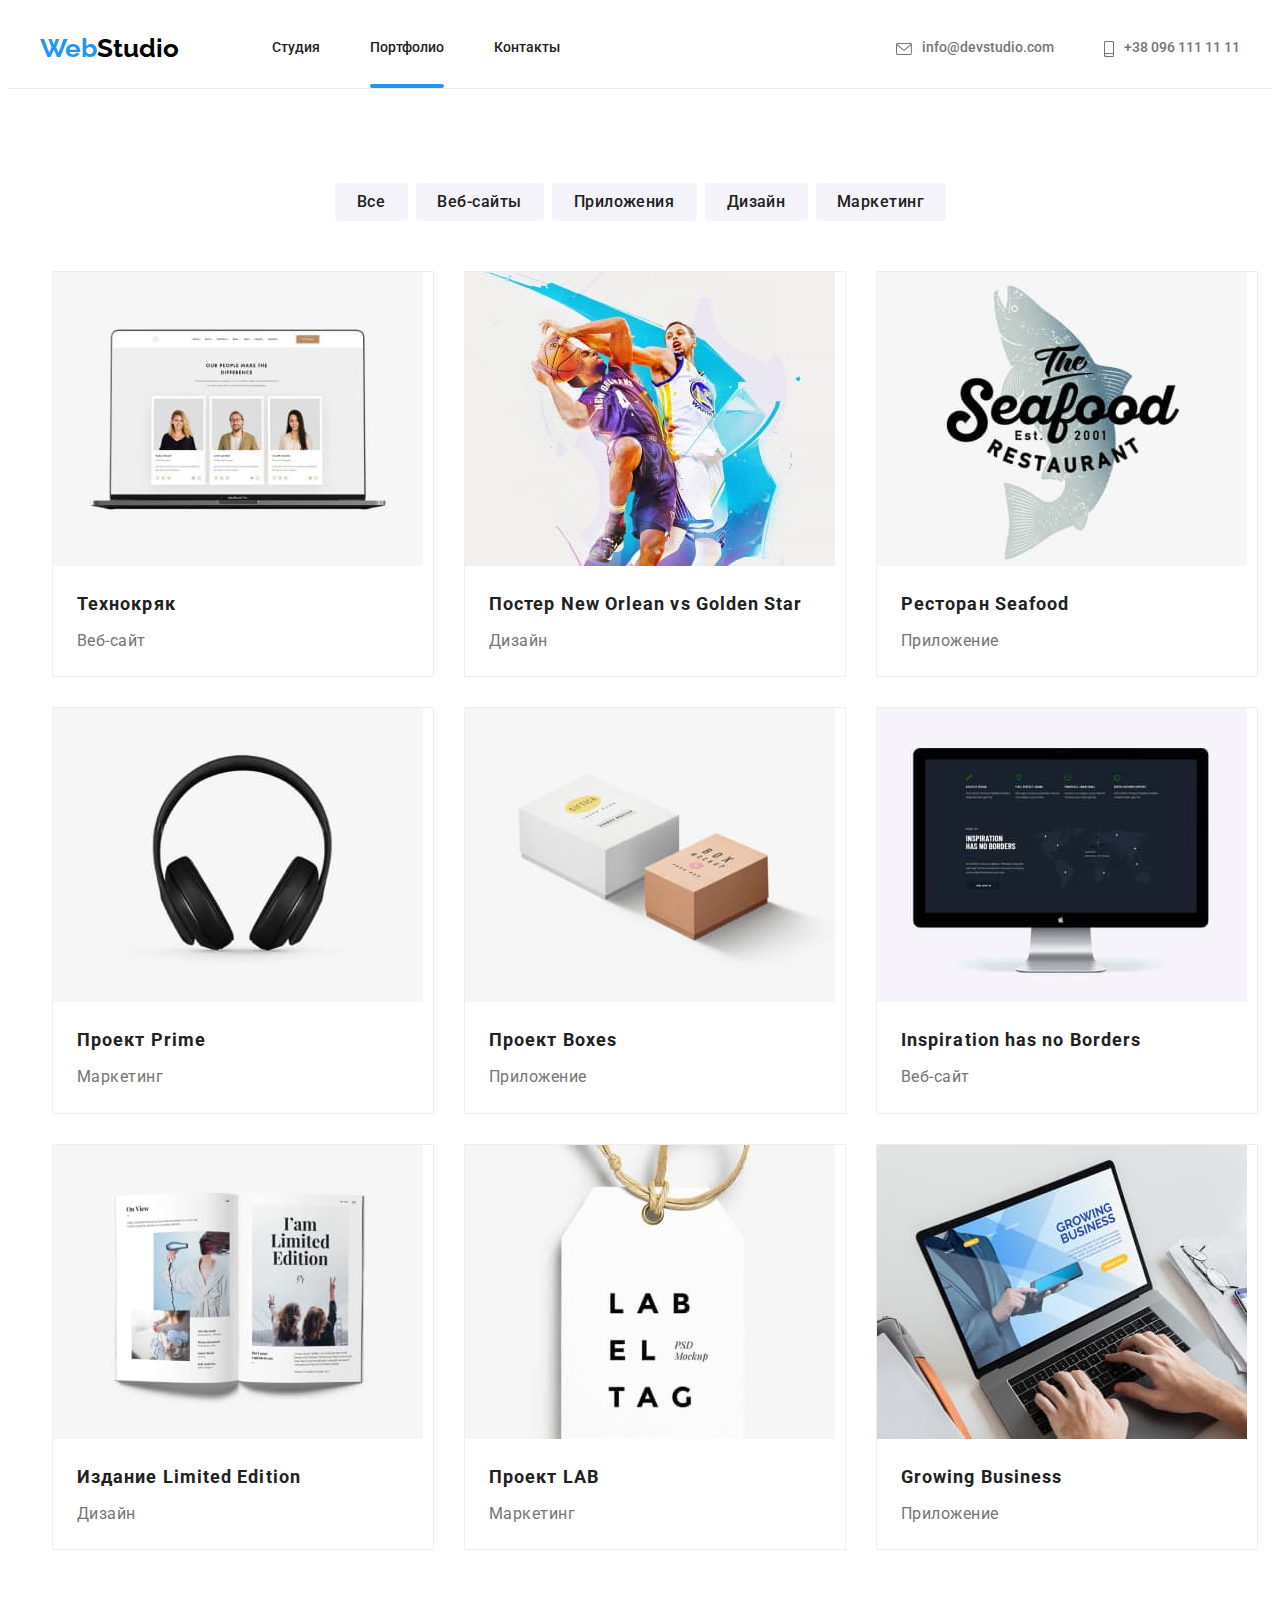
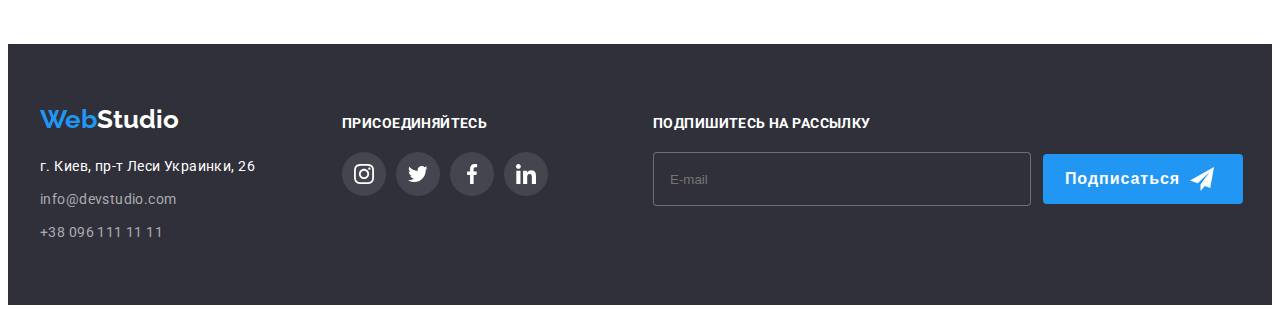
==== portfolio.html @ e2591c7a "in process" ====
<!DOCTYPE html>
<html lang="en">

<head>
    <meta charset="UTF-8">
    <meta http-equiv="X-UA-Compatible" content="IE=edge">
    <meta name="viewport" content="width=device-width, initial-scale=1.0">
    <title>WebStudio</title>
    <link rel="stylesheet" href="https://cdnjs.cloudflare.com/ajax/libs/modern-normalize/1.1.0/modern-normalize.min.css"
        integrity="sha512-wpPYUAdjBVSE4KJnH1VR1HeZfpl1ub8YT/NKx4PuQ5NmX2tKuGu6U/JRp5y+Y8XG2tV+wKQpNHVUX03MfMFn9Q=="
        crossorigin="anonymous" referrerpolicy="no-referrer" />
    <link rel="preconnect" href="https://fonts.googleapis.com">
    <link rel="preconnect" href="https://fonts.gstatic.com" crossorigin>
    <link
        href="https://fonts.googleapis.com/css2?family=Raleway:wght@700&amp;family=Roboto:wght@400;500;700;900&amp;display=swap"
        rel="stylesheet">
    <!-- <link rel="stylesheet" href="./css/styles.css"> -->
    <link rel="stylesheet" href="./css/main.min.css">
</head>

<body>
    <header class="header">
        <div class="main-nav container">
            <a href="./index.html" class="link-logo"><span class="logo">Web</span><span class="logo-b">Studio</span></a>
            <nav>
                <ul class="site-nav list">
                    <li class="item">
                        <a href="./index.html" class="link">Студия</a>
                    </li>
                    <li class="item">
                        <a href="./portfolio.html" class="link active">Портфолио</a>
                    </li>
                    <li class="item">
                        <a href="#" class="link">Контакты</a>
                    </li>
                </ul>
            </nav>
            <div class="registration">
                <ul class="auth-nav list">
                    <li class="item">
                        <a class="mail-tel" href="mailto:info@devstudio.com"><svg class="icon icon-mt" width="16"
                                height="12">
                                <use href="./images/icons.svg#massage">
                                </use>
                            </svg>info@devstudio.com</a>
                    </li>
                    <li class="item">
                        <a href="tel:+380961111111" class="mail-tel"><svg class="icon icon-mt" width="10" height="16">
                                <use href="./images/icons.svg#smartphone">
                                </use>
                            </svg>+38 096 111 11 11</a>
                    </li>
                </ul>
            </div>
        </div>
    </header>
    <main>

        <!-- Filter -->
        <section class="section main-btn-portfolio">
            <h1 class="visually-hidden">Портфолио</h1>
            <ul class="button-nav  list">
                <li class="item"><button type="button" class="button-filter btn-all">Все</button></li>
                <li class="item"><button type="button" class="button-filter btn-site">Веб-сайты</button></li>
                <li class="item"><button type="button" class="button-filter btn-application">Приложения</button></li>
                <li class="item"><button type="button" class="button-filter btn-design">Дизайн</button></li>
                <li class="item"><button type="button" class="button-filter btn-marketing">Маркетинг</button></li>
            </ul>
        </section>

        <!-- Portfolio -->
        <section class="portfolio">
            <div class="container container-portfolio">
                <h2 class="visually-hidden">Портфолио</h2>
                <ul class="main-portfolio list">
                    <li class="item ">
                        <a href="#" class="link-decor ">                       
                            <div class="img-product product">
                            <img src="./images/tehno.jpg" alt="сайт на ноутбуке" width="370">
                            <p class="overlay">
                                Технокряк это современная площадка распространения коронавируса. Компании используют эту платформу для цифрового
                                шпионажа и атак на защищённые сервера конкурентов.
                            </p>
                            </div>
                            <h3 class="link-portfolio-name">Технокряк</h3>
                            <p class="link-portfolio-item">Веб-сайт</p>
                        </a>  
                    </li>

                    <li class="item">
                        <a href="#" class="link-decor">
                            <div class="img-product product">
                            <img src="./images/norlean-vs-gstar.jpg" alt="два баскетболиста с мячем" width="370">
                            <p class="overlay">
                                Технокряк это современная площадка распространения коронавируса. Компании используют эту платформу для цифрового
                                шпионажа и атак на защищённые сервера конкурентов.
                            </p>
                            </div>
                            <h3 class="link-portfolio-name">Постер New Orlean vs Golden Star</h3>
                            <p class="link-portfolio-item">Дизайн</p>
                        </a>
                    </li>

                    <li class="item">
                        <a href="#" class="link-decor">
                            <div class="img-product product">
                            <img src="./images/seafood.jpg" alt="логотип рыбного ресторана" width="370">
                            <p class="overlay">
                                Технокряк это современная площадка распространения коронавируса. Компании используют эту платформу для цифрового
                                шпионажа и атак на защищённые сервера конкурентов.
                            </p>
                            </div>  
                            <h3 class="link-portfolio-name">Ресторан Seafood</h3>
                            <p class="link-portfolio-item">Приложение</p>
                        </a>
                    </li>

                    <li class="item">
                        <a href="#" class="link-decor ">
                            <div class="img-product product">
                            <img src="./images/prime.jpg" alt="наушники" width="370">
                            <p class="overlay">
                                Технокряк это современная площадка распространения коронавируса. Компании используют эту платформу для цифрового
                                шпионажа и атак на защищённые сервера конкурентов.
                            </p>
                            </div>
                            <h3 class="link-portfolio-name">Проект Prime</h3>
                            <p class="link-portfolio-item">Маркетинг</p>
                        </a>
                    </li>

                    <li class="item">
                        <a href="#" class="link-decor ">
                            <div class="img-product product">
                            <img src="./images/boxes.jpg" alt="две коробочки" width="370">
                            <p class="overlay">
                                Технокряк это современная площадка распространения коронавируса. Компании используют эту платформу для цифрового
                                шпионажа и атак на защищённые сервера конкурентов.
                            </p>
                            </div>    
                            <h3 class="link-portfolio-name">Проект Boxes</h3>
                            <p class="link-portfolio-item">Приложение</p>
                        </a>
                    </li>

                    <li class="item">
                        <a href="#" class="link-decor">
                            <div class="img-product product">
                            <img src="./images/inspiration.jpg" alt="cайт на мониторе" width="370">
                            <p class="overlay">
                                Технокряк это современная площадка распространения коронавируса. Компании используют эту платформу для цифрового
                                шпионажа и атак на защищённые сервера конкурентов.
                            </p>
                            </div>
                            <h3 class="link-portfolio-name">Inspiration has no Borders</h3>
                            <p class="link-portfolio-item">Веб-сайт</p>
                        </a>
                    </li>

                    <li class="item">
                        <a href="#" class="link-decor">
                            <div class="img-product product">
                            <img src="./images/limited-edition.jpg" alt="открытая книга" width="370">
                            <p class="overlay">
                                Технокряк это современная площадка распространения коронавируса. Компании используют эту платформу для цифрового
                                шпионажа и атак на защищённые сервера конкурентов.
                            </p>
                            </div>
                            <h3 class="link-portfolio-name">Издание Limited Edition</h3>
                            <p class="link-portfolio-item">Дизайн</p>
                        </a>
                    </li>

                    <li class="item">
                        <a href="#" class="link-decor ">
                            <div class="img-product product">
                            <img src="./images/lab.jpg" alt="этикетка на веревочке" width="370">
                            <p class="overlay">
                                Технокряк это современная площадка распространения коронавируса. Компании используют эту платформу для цифрового
                                шпионажа и атак на защищённые сервера конкурентов.
                            </p> 
                            </div>
                            <h3 class="link-portfolio-name">Проект LAB</h3>
                            <p class="link-portfolio-item">Маркетинг</p>
                        </a>
                    </li>

                    <li class="item">
                        <a href="#" class="link-decor ">
                            <div class="img-product product">
                            <img src="./images/growing-business.jpg" alt="человек работает за ноутбуком" width="370">
                             <p class="overlay">
                                Технокряк это современная площадка распространения коронавируса. Компании используют эту платформу для цифрового
                                шпионажа и атак на защищённые сервера конкурентов.
                            </p>
                            </div>
                            <h3 class="link-portfolio-name">Growing Business</h3>
                            <p class="link-portfolio-item">Приложение</p>
                        </a>
                    </li>
                </ul>
            </div>
        </section>
    </main>
    <!-- Footer -->
    <footer class="footer">
        <div class="container container-footer">
            <div class="container-footer-1">
                <a href="./index.html" class="link-logo link-logo-footer"><span class="logo">Web</span><span
                        class="logo-b-footer">Studio</span></a>
                <address>
                    <ul class="list">
                        <li>
                            <a href="https://goo.gl/maps/Gw6oFN7DVB9urLdV7" rel="noreferrer nofolow" class="adress">г. Киев,
                                пр-т Леси Украинки, 26</a>
                        </li>
                        <li>
                            <a href="mailto:info@devstudio.com" class="mail-tel-footer">info@devstudio.com</a>
                        </li>
                        <li>
                            <a href="tel:+380961111111" class="mail-tel-footer">+38 096 111 11 11</a>
                        </li>
                    </ul>
                </address>
            </div>
            <div class="container-footer-2">
                <h2 class="footer-list-name">присоединяйтесь</h2>
                <ul class="social-network list">
                    <li class="social-network-icon">
                        <a href="#" class="link item-icon-footer">
                            <svg class="icon-nw" width="20px" height="20px">
                                <use href="./images/icons.svg#instagram"></use>
                            </svg>
                        </a>
    
                    </li>
                    <li class="social-network-icon">
                        <a href="#" class="link item-icon-footer">
                            <svg class="icon-nw" width="20px" height="20px">
                                <use href="./images/icons.svg#twitter"></use>
                            </svg>
                        </a>
    
                    </li>
                    <li class="social-network-icon">
                        <a href="#" class="link item-icon-footer">
                            <svg class="icon-nw" width="20px" height="20px">
                                <use href="./images/icons.svg#facebook"></use>
                            </svg>
                        </a>
    
                    </li>
                    <li class="social-network-icon">
                        <a href="#" class="link item-icon-footer">
                            <svg class="icon-nw" width="20px" height="20px">
                                <use href="./images/icons.svg#linkedin"></use>
                            </svg>
                        </a>
                    </li>
                </ul>
            </div>
            <div class="container-footer-subscribe">
                <form action="#" class="subscribe">
                    <label for="footer-subscribe" class="footer-online">Подпишитесь на рассылку</label>
                    <div class="subscribe-online">
                        <input type="email" name="email" id="footer-subscribe" class="subscribe-input" placeholder="E-mail" required>
                        <button type="submit" class="button-footer"><span class="btn-subscribe">Подписаться
                                <svg class="icon-send" width="24px" height="24px">
                                    <use href="./images/icons.svg#icon-send"></use>
                                </svg>
                            </span></button>
                    </div>
                </form>
            </div>
        </div>
    </footer>
    

</body>

</html>
---- css/styles.css ----
/* :root {
  --content-text-color: #757575;
  --title-text-color: #212121;
  --accent-text-color: #2196f3;
} */

/* body {
  font-family: "Roboto", sans-serif;
  font-style: normal;
} */

/* h1,
h2,
h3,
h4,
h5,
h6,
p,
ul {
  margin: 0;
  padding: 0;
}

img {
  display: block;
}

button {
  cursor: pointer;
} */

/* .header {
  background-color: #ffffff;
  border-bottom: 1px solid #ececec;
}
.site-nav > .item {
  position: relative;
}
.active::after {
  content: "";
  position: absolute;
  bottom: 0;
  left: 0;
  display: block;
  width: 100%;
  height: 4px;
  border-radius: 8px;
  background-color: var(--accent-text-color);
}

.main-nav {
  display: flex;
  align-items: center;
  margin-top: 32px;
}
.site-nav {
  display: flex;
  align-items: center;
}
.site-nav .link {
  display: block;
  padding-top: 32px;
  padding-bottom: 32px;
  padding-left: 0px;

  text-decoration: none;
  font-style: normal;
  font-weight: 500;
  font-size: 14px;
  line-height: 1.14;
  color: var(--title-text-color);
}
.site-nav .item:not(:last-child) {
  margin-right: 50px;
}
.auth-nav {
  display: flex;
  align-items: center;
}

.registration {
  display: flex;
  margin-left: auto;
  align-items: center;
}

.icon-mt {
  margin-top: 32px;
  margin-right: 10px;
  fill: var(--content-text-color);
}

.item > .icon {
  padding: 0;
  margin-top: 0;
  margin-bottom: 30;
}
.auth-nav > .item + .item {
  margin-left: 50px;
}
.auth-nav > .mail-tel {
  display: block;
}

.container {
  width: 1200px;
  padding-right: 15px;
  padding-left: 15px;
  margin: 0 auto;
}
.list {
  list-style: none;
}
.link-logo {
  margin-right: 93px;
  text-decoration: none;
  font-family: "Raleway", sans-serif;
  font-style: normal;
  font-weight: bold;
  font-size: 26px;
  line-height: 1.19;
}
.logo {
  font-family: "Raleway", sans-serif;
  color: var(--accent-text-color);
}
.logo-b {
  font-family: "Raleway", sans-serif;
  color: black;
}
.link {
  text-decoration: none;
  font-style: normal;
  font-weight: 500;
  font-size: 14px;
  line-height: 1.14;
  color: var(--title-text-color);
  transition-property: color;
  transition-duration: 250ms;
  transition-timing-function: cubic-bezier(0.4, 0, 0.2, 1);
}
.link:hover,
.link:focus {
  color: var(--accent-text-color);
}
.mail-tel {
  text-decoration: none;
  font-style: normal;
  font-weight: 500;
  font-size: 14px;
  line-height: 1.14;
  color: var(--content-text-color);
  display: flex;
  align-items: center;
  transition-property: color;
  transition-duration: 250ms;
  transition-timing-function: cubic-bezier(0.4, 0, 0.2, 1);
}
.auth-nav .mail-tel:hover,
.auth-nav .mail-tel:focus {
  color: var(--accent-text-color);
}
.auth-nav .mail-tel:hover .icon-mt,
.auth-nav .mail-tel:focus .icon-mt {
  fill: var(--accent-text-color);
}

.section {
  padding-top: 94px;
} */

/* Hero */

/* .hero {
  font-size: 44px;
  line-height: 1.36;
  font-weight: 900;
  text-align: center;
}
.hero-bg {
  background-color: #c4c4c4;
  background-image: linear-gradient(
      rgba(47, 48, 58, 0.4),
      rgba(47, 48, 58, 0.4)
    ),
    url(../images/hero.jpg);
  padding-top: 200px;
  padding-bottom: 200px;
  max-width: 1600px;
  background-repeat: no-repeat;
  background-position: center;
  background-size: cover;
  margin-left: auto;
  margin-right: auto;
}

.hero-text {
  color: #ffffff;
}
.button {
  display: flex;
  justify-content: center;
  margin-top: 30px;
  width: 200px;
  height: 50px;
  border: 0;
  border-radius: 4px;
  margin-right: auto;
  margin-left: auto;
  padding: 10px 32px;
  background-color: var(--accent-text-color);
  cursor: pointer;
  transition-property: background-color;
  transition-duration: 250ms;
  transition-timing-function: cubic-bezier(0.4, 0, 0.2, 1);
}

.button:hover,
.button:focus {
  background-color: #1c89e2;
}

.btn-text {
  display: flex;
  font-weight: 700;
  font-family: inherit;
  font-size: 16px;
  padding: 0;
  align-self: center;
  text-align: center;
  margin: 0px;
  color: #ffffff;
} */

/* Benefits */

/* .benefits {
  display: none;
}

.icon {
  margin-bottom: 30px;
}
.container-benefits {
  display: flex;
  flex-wrap: wrap;
}
.container-benefits .item {
  max-width: 270px;
}
.container-benefits .item:not(:last-child) {
  margin-right: 30px;
}

.benefits-name {
  font-weight: 700;
  font-size: 14px;
  line-height: 1.14;
  letter-spacing: 0.03em;
  text-transform: uppercase;
  margin-bottom: 10px;
}
.benefits-item {
  font-size: 14px;
  line-height: 1.71;
  letter-spacing: 0.03em;
  color: var(--content-text-color);
} */

/* Services */

/* .container-services {
  display: flex;
}
.container-services .item:not(:last-child) {
  margin-right: 30px;
}
.container-services > .link {
  display: block;
}

.item {
  position: relative;
}
img {
  display: block;
}
.service-name {
  display: inline-block;
  position: absolute;
  bottom: 0;
  left: 0;
  width: 100%;
  height: 70px;
  color: #ffffff;
  padding: 27px 82px 27px 83px;
  font-weight: 400;
  font-size: 18px;
  line-height: 1.56;
  letter-spacing: 0.03em;
  opacity: 1;
  font-style: 700;
  font-size: 14px;
  line-height: 1.14;
  letter-spacing: 3%;
  background-color: rgba(47, 48, 58, 0.8);
  pointer-events: none;
} */

/* Command */

/* .services,
.command-name,
.clients {
  font-weight: 700;
  font-size: 36px;
  line-height: 1.16;
  text-align: center;
  letter-spacing: 0.03em;
  margin-bottom: 50px;
}
.section-services,
.section-com {
  padding-bottom: 94px;
}

.command {
  background-color: #f5f4fa;
}

.container-command > .item {
  background-color: #ffffff;
  width: 270px;
}
.container-command {
  display: flex;
}
.container-command .item:not(:last-child) {
  margin-right: 30px;
}
.container-command .item {
  box-shadow: 0px 1px 3px rgba(0, 0, 0, 0.12), 0px 1px 1px rgba(0, 0, 0, 0.14),
    0px 2px 1px rgba(0, 0, 0, 0.2);
  border-radius: 4px;
  overflow: hidden;
}
.crewman {
  font-weight: 500;
  font-size: 16px;
  line-height: 1.19;
  letter-spacing: 0.03em;
  margin-top: 30px;
  text-align: center;
}
.crewman-specification {
  font-size: 16px;
  line-height: 1.19;
  letter-spacing: 0.03em;
  color: var(--content-text-color);
  text-align: center;
  margin-top: 10px;
  margin-bottom: 30px;
}

.social-network {
  display: flex;
  justify-content: center;
}
.social-network-icon + .social-network-icon {
  margin-left: 10px;
}

.item-icon {
  display: flex;
  justify-content: center;
  align-items: center;
  background-color: #ffffff;
  border-radius: 50%;
  width: 44px;
  height: 44px;
  fill: #afb1b8;
  margin-bottom: 30px;
  transition-property: background-color;
  transition-duration: 250ms;
  transition-timing-function: cubic-bezier(0.4, 0, 0.2, 1);
}

.item-icon:hover,
.item-icon:focus {
  fill: #ffffff;
  background-color: var(--accent-text-color);
} */

/* Clients */

/* .clients-list {
  display: flex;
  align-items: center;
  margin-bottom: 94px;
}
.clients-link {
  margin-left: 30px;
}

.clients-icon {
  border: 1px solid rgba(175, 177, 184, 1);
  border-radius: 4px;
  fill: #afb1b8;
  transition-property: fill;
  transition-duration: 250ms;
  transition-timing-function: cubic-bezier(0.4, 0, 0.2, 1);
}

.clients-icon:hover,
.clients-icon:focus {
  fill: var(--accent-text-color);
  border-color: var(--accent-text-color);
} */
/* Footer */

/* .footer {
  background-color: #2f303a;
  padding-top: 60px;
  padding-bottom: 60px;
}

.logo-b-footer {
  font-family: "Raleway", sans-serif;
  color: #ffffff;
}

.link-logo-footer {
  display: block;
  margin-bottom: 20px;
}
.adress {
  font-style: normal;
  text-decoration: none;
  font-size: 14px;
  line-height: 1.71;
  letter-spacing: 0.03em;
  color: #ffffff;
}
.mail-tel-footer {
  display: block;
  font-style: normal;
  text-decoration: none;
  font-size: 14px;
  line-height: 1.71;
  letter-spacing: 0.03em;
  color: rgba(255, 255, 255, 0.6);
  margin-top: 9px;
}
.container-footer-2 {
  display: flex;
  flex-direction: column;
  flex-wrap: wrap;
  align-content: center;
  margin-left: 70px;
}
.container-footer {
  display: flex;
  align-items: baseline;
}
.footer-list-name {
  font-weight: 700;
  font-size: 14px;
  line-height: 1.14;
  letter-spacing: 0.03em;
  text-transform: uppercase;

  color: #ffffff;
  margin-bottom: 20px;
}
.item-icon-footer {
  display: flex;
  justify-content: center;
  align-items: center;
  background-color: rgba(255, 255, 255, 0.1);
  border-radius: 50%;
  width: 44px;
  height: 44px;
  fill: #ffffff;
  margin-bottom: 30px;
  transition-property: background-color;
  transition-duration: 250ms;
  transition-timing-function: cubic-bezier(0.4, 0, 0.2, 1);
}

.item-icon-footer:hover,
.item-icon-footer:focus {
  fill: #ffffff;
  background-color: #2196f3;
} */

/* .container-footer-subscribe {
  margin-left: 105px;
}
.footer-online {
  display: flex;
  font-style: normal;
  font-weight: 700;
  font-size: 14px;
  line-height: 1.14;
  letter-spacing: 0.03em;
  text-transform: uppercase;
  color: #ffffff;
  margin-bottom: 20px;
  margin-top: 0;
}
.subscribe-online {
  display: flex;
  align-items: center;
}
.subscribe-input {
  width: 358px;
  height: 50px;
  border: 1px solid rgba(255, 255, 255, 0.3);
  border-radius: 4px;
  background-color: rgba(47, 48, 58, 1);
  padding-left: 16px;
  outline: none;
  color: #ffffff;
}

.button-footer {
  display: flex;
  align-items: center;
  justify-content: center;

  width: 200px;
  height: 50px;
  border: 0;
  border-radius: 4px;
  margin-left: 12px;
  padding: 10px 29px 10px 10px;
  background-color: var(--accent-text-color);
  cursor: pointer;
  transition-property: background-color;
  transition-duration: 250ms;
  transition-timing-function: cubic-bezier(0.4, 0, 0.2, 1);
}

.button-footer:hover,
.button-footer:focus {
  background-color: #1c89e2;
}

.icon-send {
  fill: #ffffff;
  margin-left: 10px;
}
.btn-subscribe {
  font-style: normal;
  font-weight: bold;
  font-size: 16px;
  line-height: 1.87;
  display: flex;
  align-items: center;
  text-align: center;
  letter-spacing: 0.06em;
  color: #ffffff;
  margin-left: 12px;
} */

/* Portfolio */

/* .visually-hidden {
  position: absolute;
  width: 1px;
  height: 1px;
  margin: -1px;
  border: 0;
  padding: 0;

  white-space: nowrap;
  clip-path: inset(100%);
  clip: rect(0 0 0 0);
  overflow: hidden;
} */

/* .portfolio {
  padding-bottom: 94px;
}

.button-nav {
  display: flex;
  justify-content: center;
}

.item {
  transition-property: box-shadow;
  transition-duration: 250ms;
  transition-timing-function: cubic-bezier(0.4, 0, 0.2, 1);
}
.container-portfolio .item:hover,
.container-portfolio .item:focus {
  border: 1px solid #eeeeee;
  box-shadow: 0px 1px 1px rgba(0, 0, 0, 0.12), 0px 4px 4px rgba(0, 0, 0, 0.06),
    1px 4px 6px rgba(0, 0, 0, 0.16);
}
.main-btn-portfolio {
  padding-bottom: 50px;
}
.button-filter {
  font-style: normal;
  font-weight: 500;
  font-size: 16px;
  line-height: 1.62;
  text-align: center;
  letter-spacing: 0.03em;
  font-family: inherit;
  color: var(--title-text-color);
  background-color: #f5f4fa;
  cursor: pointer;
  border: transparent;
  border-radius: 4px;
  transition-property: box-shadow, color, background-color;
  transition-duration: 250ms;
  transition-timing-function: cubic-bezier(0.4, 0, 0.2, 1);
}

.button-nav .item + .item {
  margin-left: 8px;
}
.button-filter:hover,
.button-filter:focus {
  color: #ffffff;
  background-color: var(--accent-text-color);
  box-shadow: 0px 3px 1px rgba(0, 0, 0, 0.1), 0px 1px 2px rgba(0, 0, 0, 0.08),
    0px 2px 2px rgba(0, 0, 0, 0.12);
}
.btn-all {
  width: 73px;
  height: 38px;
}
.btn-site {
  width: 128px;
  height: 38px;
}
.btn-application {
  width: 145px;
  height: 38px;
}
.btn-design {
  width: 103px;
  height: 38px;
}
.btn-marketing {
  width: 130px;
  height: 38px;
}
.link-portfolio-name {
  display: block;
  margin-top: 20px;
  margin-left: 24px;
  font-style: normal;
  font-weight: 700;
  font-size: 18px;
  line-height: 2;
  letter-spacing: 0.06em;
  color: var(--title-text-color);
}
.product {
  position: relative;
  overflow: hidden;
}

.overlay {
  display: inline-block;
  position: absolute;
  top: 0;
  left: 0;
  width: 100%;
  height: 100%;
  color: #ffffff;
  background-color: rgba(33, 150, 243, 0.9);
  padding: 63px 24px 63px 24px;
  font-weight: 400;
  font-size: 18px;
  line-height: 1.56;
  letter-spacing: 0.03em;

  transform: translateY(100%);
  transition-property: color;
  transition: transform 250ms;
  transition-duration: 250ms;
  transition-timing-function: cubic-bezier(0.4, 0, 0.2, 1);
}

li:hover .overlay {
  transform: translateY(0);
}
li:focus .overlay {
  opacity: 1;
}

li:hover .img-product::before,
li:focus .img-product::before {
  opacity: 1;
}

.link-portfolio-item {
  display: block;
  margin-top: 4px;
  margin-left: 24px;
  padding-bottom: 20px;
  font-style: normal;
  font-size: 16px;
  line-height: 1.9;
  letter-spacing: 0.03em;
  color: var(--content-text-color);
}
.link-decor {
  text-decoration: none;
  display: block;
}
.main-portfolio {
  display: flex;
  flex-wrap: wrap;
  margin: 0 auto;
  justify-content: center;
  align-items: center;

  margin-right: -30px;
  margin-bottom: -30px;
}
.main-portfolio .item {
  display: block;
  margin-right: 30px;
  margin-bottom: 30px;
  flex-basis: calc(100% / 3 - 30px);
  background: #ffffff;
  border: 1px solid #eeeeee;
  width: 370px;
}
.main-portfolio > .item:nth-child(3n) {
  margin-right: 0;
} */

/* .backdrop {
  position: fixed;
  top: 0;
  width: 100vw;
  height: 100vh;

  background-color: rgba(0, 0, 0, 0.2);
  transition: opacity 250ms, visibility 250ms;
  perspective: 800px;
}

.backdrop.is-hidden .modal {
  transform: translate(-50%, -50%) rotateY(-90deg);
}

.modal {
  position: absolute;
  width: 528px;
  min-height: 581px;
  border-radius: 4px;
  background-color: #ffffff;
  box-shadow: 0px 1px 3px rgba(0, 0, 0, 0.12), 0px 1px 1px rgba(0, 0, 0, 0.14),
    0px 2px 1px rgba(0, 0, 0, 0.2);
  top: 50%;
  left: 50%;
  transform: translate(-50%, -50%) rotateY(0deg);
  transition: transform 250ms cubic-bezier(0.4, 0, 0.2, 1);
  padding: 40px;
}
.modal-close {
  width: 30px;
  height: 30px;
  border-radius: 50%;
  background-color: transparent;
  border: solid 1px rgba(0, 0, 0, 0.1);
  display: flex;
  align-items: center;
  justify-content: center;
  position: absolute;
  top: 8px;
  right: 8px;
  cursor: pointer;
}

.is-hidden {
  opacity: 0;
  pointer-events: none;
  visibility: hidden;
}

.close {
  fill: #000000;
}

.modal-title {
  font-style: normal;
  font-weight: bold;
  font-size: 20px;
  line-height: 1.15;
  text-align: center;
  letter-spacing: 0.03em;
  color: var(--title-text-color);
}

.form-online {
  display: flex;
  flex-direction: column;
}

.input-wrap {
  font-style: normal;
  font-weight: normal;
  font-size: 12px;
  line-height: 1.16;
  letter-spacing: 0.01em;
  color: var(--content-text-color);
  margin-bottom: 4px;
}

.form-input {
  border-color: rgba(33, 33, 33, 0.2);
  border-radius: 4px;
  border: solid 1px rgba(33, 33, 33, 0.2);
  height: 40px;
  margin-bottom: 10px;
  padding-left: 40px;
}

.form-input:focus {
  border-color: var(--accent-text-color);
  outline: none;
}

.form-input:focus + .icon-black {
  fill: var(--accent-text-color);
}

.comment-text {
  padding: 12px;
  font-weight: 400;
  font-size: 12px;
  line-height: 1.16;
  letter-spacing: 0.01em;
  border-color: rgba(33, 33, 33, 0.2);
  border-radius: 4px;
  height: 120px;
  width: 100%;
  resize: none;
  margin-bottom: 20px;
}

.comment-text:focus {
  border-color: var(--accent-text-color);
  outline: none;
}

.comment-text::placeholder {
  color: rgba(117, 117, 117, 0.5);
}

.check-b {
  font-style: normal;
  font-weight: 400;
  font-size: 14px;
  line-height: 1.71;
  letter-spacing: 0.03em;
  color: #757575;
  margin-left: 7px;
  display: flex;
  align-items: center;
  cursor: pointer;
}

.check-online {
  display: flex;
  align-items: center;
}

.input-name,
.input-tel,
.input-email {
  display: flex;
  flex-direction: column;
  position: relative;
}

.icon-black {
  position: absolute;
  display: block;
  transform: translateY(28px) translateX(12px);
}
.agreement {
  color: var(--accent-text-color);
}

.check-b span {
  width: 16px;
  height: 15px;
  border: solid 2px #000000;
  border-radius: 2px;
  margin-right: 7px;
  display: flex;
  align-items: center;
  justify-content: center;
}

.check-on {
  fill: transparent;
}

.input-check:checked + .check-b span {
  fill: #ffffff;
  border: none;
  background-color: var(--accent-text-color);
}

.input-check:checked + .check-b .check-on {
  fill: #ffffff;
} */
---- css/main.min.css ----
:root{--content-text-color: #757575;--title-text-color: #212121;--accent-text-color: #2196f3}body{font-family:"Roboto", sans-serif;font-style:normal}h1,h2,h3,h4,h5,h6,p,ul{margin:0;padding:0}img{display:block}button{cursor:pointer}.header{background-color:#ffffff;border-bottom:1px solid #ececec}.site-nav>.item{position:relative}.active::after{content:"";position:absolute;bottom:0;left:0;display:block;width:100%;height:4px;border-radius:8px;background-color:var(--accent-text-color)}.main-nav{display:flex;align-items:center;margin-top:32px}.site-nav{display:flex;align-items:center}.site-nav .link{display:block;padding-top:32px;padding-bottom:32px;padding-left:0px;text-decoration:none;font-style:normal;font-weight:500;font-size:14px;line-height:1.14;color:var(--title-text-color)}.site-nav .item:not(:last-child){margin-right:50px}.auth-nav{display:flex;align-items:center}.registration{display:flex;margin-left:auto;align-items:center}.icon-mt{margin-top:32px;margin-right:10px;fill:var(--content-text-color)}.item>.icon{padding:0;margin-top:0;margin-bottom:30}.auth-nav>.item+.item{margin-left:50px}.auth-nav>.mail-tel{display:block}.list{list-style:none}.link-logo{margin-right:93px;text-decoration:none;font-family:"Raleway", sans-serif;font-style:normal;font-weight:bold;font-size:26px;line-height:1.19}.logo{font-family:"Raleway", sans-serif;color:var(--accent-text-color)}.logo-b{font-family:"Raleway", sans-serif;color:black}.link{text-decoration:none;font-style:normal;font-weight:500;font-size:14px;line-height:1.14;color:var(--title-text-color);transition-property:color;transition-duration:250ms;transition-timing-function:cubic-bezier(0.4, 0, 0.2, 1)}.link:hover,.link:focus{color:var(--accent-text-color)}.mail-tel{text-decoration:none;font-style:normal;font-weight:500;font-size:14px;line-height:1.14;color:var(--content-text-color);display:flex;align-items:center;transition-property:color;transition-duration:250ms;transition-timing-function:cubic-bezier(0.4, 0, 0.2, 1)}.auth-nav .mail-tel:hover,.auth-nav .mail-tel:focus{color:var(--accent-text-color)}.auth-nav .mail-tel:hover .icon-mt,.auth-nav .mail-tel:focus .icon-mt{fill:var(--accent-text-color)}.section{padding-top:94px}.container{width:1200px;padding-right:15px;padding-left:15px;margin:0 auto}.hero{font-size:44px;line-height:1.36;font-weight:900;text-align:center}.hero-bg{background-color:#c4c4c4;background-image:linear-gradient(rgba(47,48,58,0.4), rgba(47,48,58,0.4)),url(../images/hero.jpg);padding-top:200px;padding-bottom:200px;max-width:1600px;background-repeat:no-repeat;background-position:center;background-size:cover;margin-left:auto;margin-right:auto}.hero-text{color:#ffffff}.button{display:flex;justify-content:center;margin-top:30px;width:200px;height:50px;border:0;border-radius:4px;margin-right:auto;margin-left:auto;padding:10px 32px;background-color:var(--accent-text-color);cursor:pointer;transition-property:background-color;transition-duration:250ms;transition-timing-function:cubic-bezier(0.4, 0, 0.2, 1)}.button:hover,.button:focus{background-color:#1c89e2}.btn-text{display:flex;font-weight:700;font-family:inherit;font-size:16px;padding:0;align-self:center;text-align:center;margin:0px;color:#ffffff}.benefits{display:none}.icon{margin-bottom:30px}.container-benefits{display:flex;flex-wrap:wrap}.container-benefits .item{max-width:270px}.container-benefits .item:not(:last-child){margin-right:30px}.benefits-name{font-weight:700;font-size:14px;line-height:1.14;letter-spacing:0.03em;text-transform:uppercase;margin-bottom:10px}.benefits-item{font-size:14px;line-height:1.71;letter-spacing:0.03em;color:var(--content-text-color)}.container-services{display:flex}.container-services .item:not(:last-child){margin-right:30px}.container-services>.link{display:block}.item{position:relative}img{display:block}.service-name{display:inline-block;position:absolute;bottom:0;left:0;width:100%;height:70px;color:#ffffff;padding:27px 82px 27px 83px;font-weight:400;font-size:18px;line-height:1.56;letter-spacing:0.03em;opacity:1;font-style:700;font-size:14px;line-height:1.14;letter-spacing:3%;background-color:rgba(47,48,58,0.8);pointer-events:none}.services{font-weight:700;font-size:36px;line-height:1.16;text-align:center;letter-spacing:0.03em;margin-bottom:50px}.command-name{font-weight:700;font-size:36px;line-height:1.16;text-align:center;letter-spacing:0.03em;margin-bottom:50px}.section-services,.section-com{padding-bottom:94px}.command{background-color:#f5f4fa}.container-command>.item{background-color:#ffffff;width:270px}.container-command{display:flex}.container-command .item:not(:last-child){margin-right:30px}.container-command .item{box-shadow:0px 1px 3px rgba(0,0,0,0.12),0px 1px 1px rgba(0,0,0,0.14),0px 2px 1px rgba(0,0,0,0.2);border-radius:4px;overflow:hidden}.crewman{font-weight:500;font-size:16px;line-height:1.19;letter-spacing:0.03em;margin-top:30px;text-align:center}.crewman-specification{font-size:16px;line-height:1.19;letter-spacing:0.03em;color:var(--content-text-color);text-align:center;margin-top:10px;margin-bottom:30px}.social-network{display:flex;justify-content:center}.social-network-icon+.social-network-icon{margin-left:10px}.item-icon{display:flex;justify-content:center;align-items:center;background-color:#ffffff;border-radius:50%;width:44px;height:44px;fill:#afb1b8;margin-bottom:30px;transition-property:background-color;transition-duration:250ms;transition-timing-function:cubic-bezier(0.4, 0, 0.2, 1)}.item-icon:hover,.item-icon:focus{fill:#ffffff;background-color:var(--accent-text-color)}.clients{font-weight:700;font-size:36px;line-height:1.16;text-align:center;letter-spacing:0.03em;margin-bottom:50px}.clients-list{display:flex;align-items:center;margin-bottom:94px}.clients-link{margin-left:30px}.clients-icon{border:1px solid #afb1b8;border-radius:4px;fill:#afb1b8;transition-property:fill;transition-duration:250ms;transition-timing-function:cubic-bezier(0.4, 0, 0.2, 1)}.clients-icon:hover,.clients-icon:focus{fill:var(--accent-text-color);border-color:var(--accent-text-color)}.footer{background-color:#2f303a;padding-top:60px;padding-bottom:60px}.logo-b-footer{font-family:"Raleway", sans-serif;color:#ffffff}.link-logo-footer{display:block;margin-bottom:20px}.adress{font-style:normal;text-decoration:none;font-size:14px;line-height:1.71;letter-spacing:0.03em;color:#ffffff}.mail-tel-footer{display:block;font-style:normal;text-decoration:none;font-size:14px;line-height:1.71;letter-spacing:0.03em;color:rgba(255,255,255,0.6);margin-top:9px}.container-footer-2{display:flex;flex-direction:column;flex-wrap:wrap;align-content:center;margin-left:70px}.container-footer{display:flex;align-items:baseline}.footer-list-name{font-weight:700;font-size:14px;line-height:1.14;letter-spacing:0.03em;text-transform:uppercase;color:#ffffff;margin-bottom:20px}.item-icon-footer{display:flex;justify-content:center;align-items:center;background-color:rgba(255,255,255,0.1);border-radius:50%;width:44px;height:44px;fill:#ffffff;margin-bottom:30px;transition-property:background-color;transition-duration:250ms;transition-timing-function:cubic-bezier(0.4, 0, 0.2, 1)}.item-icon-footer:hover,.item-icon-footer:focus{fill:#ffffff;background-color:#2196f3}.container-footer-subscribe{margin-left:105px}.footer-online{display:flex;font-style:normal;font-weight:700;font-size:14px;line-height:1.14;letter-spacing:0.03em;text-transform:uppercase;color:#ffffff;margin-bottom:20px;margin-top:0}.subscribe-online{display:flex;align-items:center}.subscribe-input{width:358px;height:50px;border:1px solid rgba(255,255,255,0.3);border-radius:4px;background-color:#2f303a;padding-left:16px;outline:none;color:#ffffff}.button-footer{display:flex;align-items:center;justify-content:center;width:200px;height:50px;border:0;border-radius:4px;margin-left:12px;padding:10px 29px 10px 10px;background-color:var(--accent-text-color);cursor:pointer;transition-property:background-color;transition-duration:250ms;transition-timing-function:cubic-bezier(0.4, 0, 0.2, 1)}.button-footer:hover,.button-footer:focus{background-color:#1c89e2}.icon-send{fill:#ffffff;margin-left:10px}.btn-subscribe{font-style:normal;font-weight:bold;font-size:16px;line-height:1.87;display:flex;align-items:center;text-align:center;letter-spacing:0.06em;color:#ffffff;margin-left:12px}.visually-hidden{position:absolute;width:1px;height:1px;margin:-1px;border:0;padding:0;white-space:nowrap;clip-path:inset(100%);clip:rect(0 0 0 0);overflow:hidden}.portfolio{padding-bottom:94px}.button-nav{display:flex;justify-content:center}.item{transition-property:box-shadow;transition-duration:250ms;transition-timing-function:cubic-bezier(0.4, 0, 0.2, 1)}.container-portfolio .item:hover,.container-portfolio .item:focus{border:1px solid #eeeeee;box-shadow:0px 1px 1px rgba(0,0,0,0.12),0px 4px 4px rgba(0,0,0,0.06),1px 4px 6px rgba(0,0,0,0.16)}.main-btn-portfolio{padding-bottom:50px}.button-filter{font-style:normal;font-weight:500;font-size:16px;line-height:1.62;text-align:center;letter-spacing:0.03em;font-family:inherit;color:var(--title-text-color);background-color:#f5f4fa;cursor:pointer;border:transparent;border-radius:4px;transition-property:box-shadow, color, background-color;transition-duration:250ms;transition-timing-function:cubic-bezier(0.4, 0, 0.2, 1)}.button-nav .item+.item{margin-left:8px}.button-filter:hover,.button-filter:focus{color:#ffffff;background-color:var(--accent-text-color);box-shadow:0px 3px 1px rgba(0,0,0,0.1),0px 1px 2px rgba(0,0,0,0.08),0px 2px 2px rgba(0,0,0,0.12)}.btn-all{width:73px;height:38px}.btn-site{width:128px;height:38px}.btn-application{width:145px;height:38px}.btn-design{width:103px;height:38px}.btn-marketing{width:130px;height:38px}.link-portfolio-name{display:block;margin-top:20px;margin-left:24px;font-style:normal;font-weight:700;font-size:18px;line-height:2;letter-spacing:0.06em;color:var(--title-text-color)}.product{position:relative;overflow:hidden}.overlay{display:inline-block;position:absolute;top:0;left:0;width:100%;height:100%;color:#ffffff;background-color:rgba(33,150,243,0.9);padding:63px 24px 63px 24px;font-weight:400;font-size:18px;line-height:1.56;letter-spacing:0.03em;transform:translateY(101%);transition-property:color;transition:transform 250ms;transition-duration:250ms;transition-timing-function:cubic-bezier(0.4, 0, 0.2, 1)}li:hover .overlay{transform:translateY(0)}li:focus .overlay{opacity:1}li:hover .img-product::before,li:focus .img-product::before{opacity:1}.link-portfolio-item{display:block;margin-top:4px;margin-left:24px;padding-bottom:20px;font-style:normal;font-size:16px;line-height:1.9;letter-spacing:0.03em;color:var(--content-text-color)}.link-decor{text-decoration:none;display:block}.main-portfolio{display:flex;flex-wrap:wrap;margin:0 auto;justify-content:center;align-items:center;margin-right:-30px;margin-bottom:-30px}.main-portfolio .item{display:block;margin-right:30px;margin-bottom:30px;flex-basis:calc(100% / 3 - 30px);background:#ffffff;border:1px solid #eeeeee;width:370px}.main-portfolio>.item:nth-child(3n){margin-right:0}.backdrop{position:fixed;top:0;width:100vw;height:100vh;background-color:rgba(0,0,0,0.2);transition:opacity 250ms, visibility 250ms;perspective:800px}.backdrop.is-hidden .modal{transform:translate(-50%, -50%) rotateY(-90deg)}.modal{position:absolute;width:528px;min-height:581px;border-radius:4px;background-color:#ffffff;box-shadow:0px 1px 3px rgba(0,0,0,0.12),0px 1px 1px rgba(0,0,0,0.14),0px 2px 1px rgba(0,0,0,0.2);top:50%;left:50%;transform:translate(-50%, -50%) rotateY(0deg);transition:transform 250ms cubic-bezier(0.4, 0, 0.2, 1);padding:40px}.modal-close{width:30px;height:30px;border-radius:50%;background-color:transparent;border:solid 1px rgba(0,0,0,0.1);display:flex;align-items:center;justify-content:center;position:absolute;top:8px;right:8px;cursor:pointer}.is-hidden{opacity:0;pointer-events:none;visibility:hidden}.close{fill:#000000}.modal-title{font-style:normal;font-weight:bold;font-size:20px;line-height:1.15;text-align:center;letter-spacing:0.03em;color:var(--title-text-color)}.form-online{display:flex;flex-direction:column}.input-wrap{font-style:normal;font-weight:normal;font-size:12px;line-height:1.16;letter-spacing:0.01em;color:var(--content-text-color);margin-bottom:4px}.form-input{border-color:rgba(33,33,33,0.2);border-radius:4px;border:solid 1px rgba(33,33,33,0.2);height:40px;margin-bottom:10px;padding-left:40px}.form-input:focus{border-color:var(--accent-text-color);outline:none}.form-input:focus+.icon-black{fill:var(--accent-text-color)}.comment-text{padding:12px;font-weight:400;font-size:12px;line-height:1.16;letter-spacing:0.01em;border-color:rgba(33,33,33,0.2);border-radius:4px;height:120px;width:100%;resize:none;margin-bottom:20px}.comment-text:focus{border-color:var(--accent-text-color);outline:none}.comment-text::placeholder{color:rgba(117,117,117,0.5)}.check-b{font-style:normal;font-weight:400;font-size:14px;line-height:1.71;letter-spacing:0.03em;color:#757575;margin-left:7px;display:flex;align-items:center;cursor:pointer}.check-online{display:flex;align-items:center}.input-name,.input-tel,.input-email{display:flex;flex-direction:column;position:relative}.icon-black{position:absolute;display:block;transform:translateY(28px) translateX(12px)}.agreement{color:var(--accent-text-color)}.check-b span{width:16px;height:15px;border:solid 2px #000000;border-radius:2px;margin-right:7px;display:flex;align-items:center;justify-content:center}.check-on{fill:transparent}.input-check:checked+.check-b span{fill:#ffffff;border:none;background-color:var(--accent-text-color)}.input-check:checked+.check-b .check-on{fill:#ffffff}
/*# sourceMappingURL=main.min.css.map */
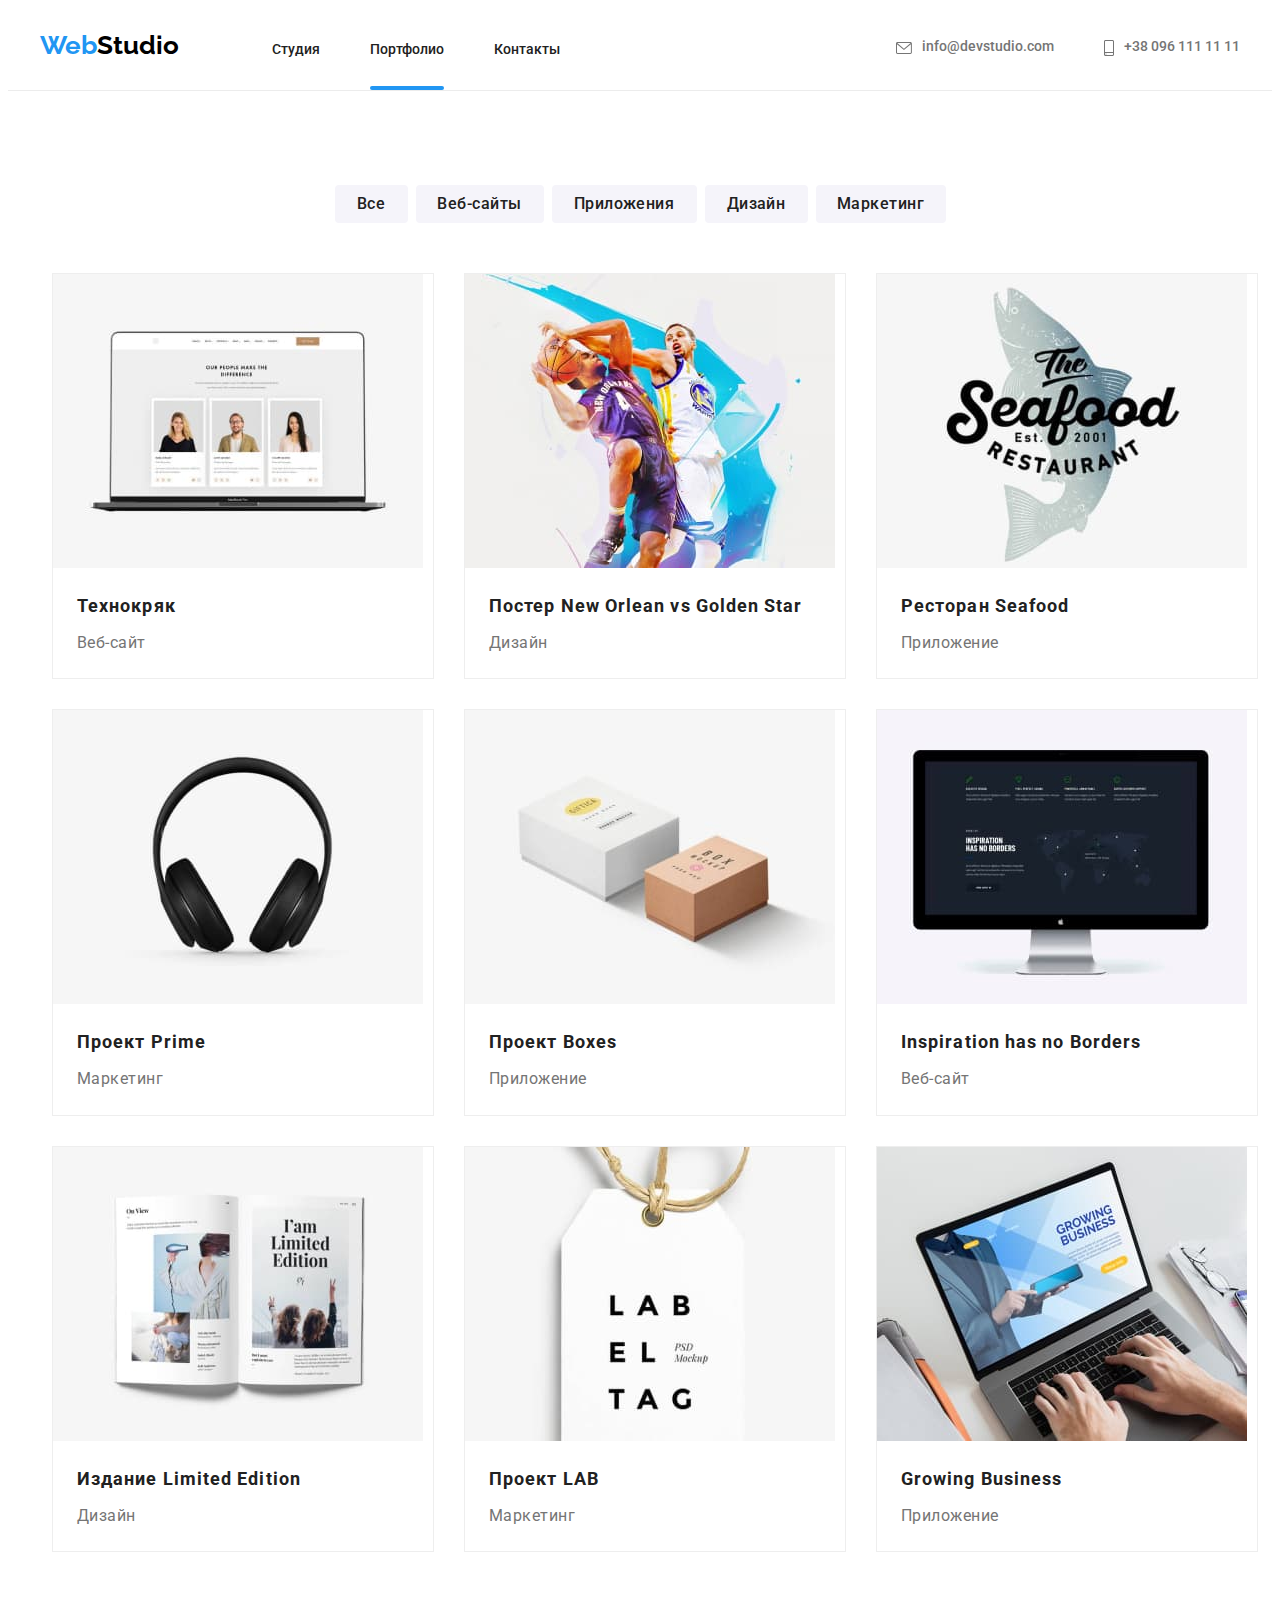
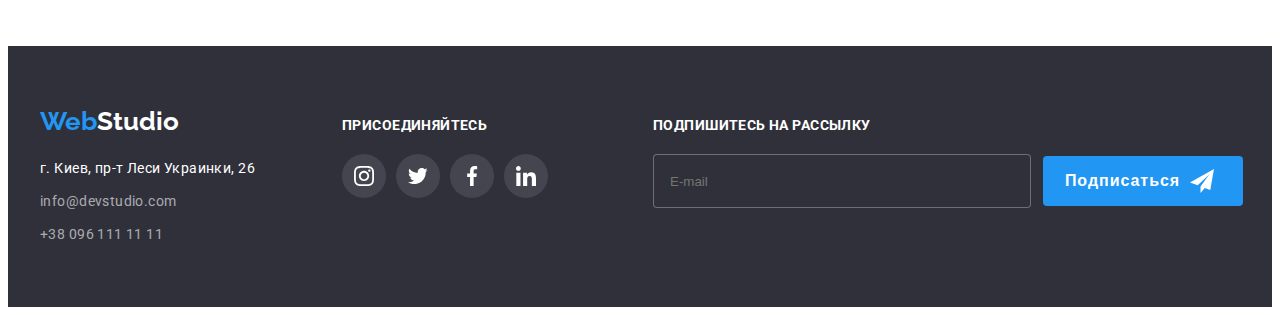
==== commit 27581980: "in process, without portfolio and &" ====
--- a/portfolio.html
+++ b/portfolio.html
@@ -24,28 +24,27 @@
             <a href="./index.html" class="link-logo"><span class="logo">Web</span><span class="logo-b">Studio</span></a>
             <nav>
                 <ul class="site-nav list">
-                    <li class="item">
+                    <li class="site-nav__item">
                         <a href="./index.html" class="link">Студия</a>
                     </li>
-                    <li class="item">
-                        <a href="./portfolio.html" class="link active">Портфолио</a>
-                    </li>
-                    <li class="item">
+                    <li class="site-nav__item">
+                        <a href="./portfolio.html" class="link site-nav__item--active">Портфолио</a>
+                    </li>
+                    <li class="site-nav__item">
                         <a href="#" class="link">Контакты</a>
                     </li>
                 </ul>
             </nav>
             <div class="registration">
                 <ul class="auth-nav list">
-                    <li class="item">
-                        <a class="mail-tel" href="mailto:info@devstudio.com"><svg class="icon icon-mt" width="16"
-                                height="12">
+                    <li class="auth-nav__item">
+                        <a class="auth-nav__link" href="mailto:info@devstudio.com"><svg class="icon icon-mt" width="16" height="12">
                                 <use href="./images/icons.svg#massage">
                                 </use>
                             </svg>info@devstudio.com</a>
                     </li>
-                    <li class="item">
-                        <a href="tel:+380961111111" class="mail-tel"><svg class="icon icon-mt" width="10" height="16">
+                    <li class="auth-nav__item">
+                        <a href="tel:+380961111111" class="auth-nav__link"><svg class="icon icon-mt" width="10" height="16">
                                 <use href="./images/icons.svg#smartphone">
                                 </use>
                             </svg>+38 096 111 11 11</a>
@@ -205,54 +204,55 @@
     <!-- Footer -->
     <footer class="footer">
         <div class="container container-footer">
-            <div class="container-footer-1">
+            <div class="footer-contacts">
                 <a href="./index.html" class="link-logo link-logo-footer"><span class="logo">Web</span><span
                         class="logo-b-footer">Studio</span></a>
                 <address>
-                    <ul class="list">
+                    <ul class="list footer-contacts__list">
                         <li>
-                            <a href="https://goo.gl/maps/Gw6oFN7DVB9urLdV7" rel="noreferrer nofolow" class="adress">г. Киев,
+                            <a href="https://goo.gl/maps/Gw6oFN7DVB9urLdV7" rel="noreferrer nofolow"
+                                class="footer-contacts__adress">г. Киев,
                                 пр-т Леси Украинки, 26</a>
                         </li>
                         <li>
-                            <a href="mailto:info@devstudio.com" class="mail-tel-footer">info@devstudio.com</a>
+                            <a href="mailto:info@devstudio.com" class="footer-contacts__mail-tel">info@devstudio.com</a>
                         </li>
                         <li>
-                            <a href="tel:+380961111111" class="mail-tel-footer">+38 096 111 11 11</a>
+                            <a href="tel:+380961111111" class="footer-contacts__mail-tel">+38 096 111 11 11</a>
                         </li>
                     </ul>
                 </address>
             </div>
-            <div class="container-footer-2">
-                <h2 class="footer-list-name">присоединяйтесь</h2>
+            <div class="footer-media">
+                <h2 class="footer-media__title">присоединяйтесь</h2>
                 <ul class="social-network list">
-                    <li class="social-network-icon">
-                        <a href="#" class="link item-icon-footer">
-                            <svg class="icon-nw" width="20px" height="20px">
+                    <li class="social-network__item">
+                        <a href="#" class="link social-network__link--gray">
+                            <svg class="social-network__icon" width="20px" height="20px">
                                 <use href="./images/icons.svg#instagram"></use>
                             </svg>
                         </a>
     
                     </li>
-                    <li class="social-network-icon">
-                        <a href="#" class="link item-icon-footer">
-                            <svg class="icon-nw" width="20px" height="20px">
+                    <li class="social-network__item">
+                        <a href="#" class="link social-network__link--gray">
+                            <svg class="social-network__icon" width="20px" height="20px">
                                 <use href="./images/icons.svg#twitter"></use>
                             </svg>
                         </a>
     
                     </li>
-                    <li class="social-network-icon">
-                        <a href="#" class="link item-icon-footer">
-                            <svg class="icon-nw" width="20px" height="20px">
+                    <li class="social-network__item">
+                        <a href="#" class="link social-network__link--gray">
+                            <svg class="social-network__icon" width="20px" height="20px">
                                 <use href="./images/icons.svg#facebook"></use>
                             </svg>
                         </a>
     
                     </li>
-                    <li class="social-network-icon">
-                        <a href="#" class="link item-icon-footer">
-                            <svg class="icon-nw" width="20px" height="20px">
+                    <li class="social-network__item">
+                        <a href="#" class="link social-network__link--gray">
+                            <svg class="social-network__icon" width="20px" height="20px">
                                 <use href="./images/icons.svg#linkedin"></use>
                             </svg>
                         </a>
@@ -260,12 +260,14 @@
                 </ul>
             </div>
             <div class="container-footer-subscribe">
-                <form action="#" class="subscribe">
-                    <label for="footer-subscribe" class="footer-online">Подпишитесь на рассылку</label>
+                <form action="#" class="footer-subscribe">
+                    <label for="footer-subscribe" class="footer-subscribe__label">Подпишитесь на рассылку</label>
                     <div class="subscribe-online">
-                        <input type="email" name="email" id="footer-subscribe" class="subscribe-input" placeholder="E-mail" required>
-                        <button type="submit" class="button-footer"><span class="btn-subscribe">Подписаться
-                                <svg class="icon-send" width="24px" height="24px">
+                        <input type="email" name="email-subscribe" id="footer-subscribe" class="footer-subscribe__input"
+                            placeholder="E-mail" required>
+                        <button type="submit" class="footer-subscribe__button"><span
+                                class="footer-subscribe__button--span">Подписаться
+                                <svg class="footer-subscribe__icon" width="24px" height="24px">
                                     <use href="./images/icons.svg#icon-send"></use>
                                 </svg>
                             </span></button>
--- a/css/main.min.css
+++ b/css/main.min.css
@@ -1,2 +1,2 @@
-:root{--content-text-color: #757575;--title-text-color: #212121;--accent-text-color: #2196f3}body{font-family:"Roboto", sans-serif;font-style:normal}h1,h2,h3,h4,h5,h6,p,ul{margin:0;padding:0}img{display:block}button{cursor:pointer}.header{background-color:#ffffff;border-bottom:1px solid #ececec}.site-nav>.item{position:relative}.active::after{content:"";position:absolute;bottom:0;left:0;display:block;width:100%;height:4px;border-radius:8px;background-color:var(--accent-text-color)}.main-nav{display:flex;align-items:center;margin-top:32px}.site-nav{display:flex;align-items:center}.site-nav .link{display:block;padding-top:32px;padding-bottom:32px;padding-left:0px;text-decoration:none;font-style:normal;font-weight:500;font-size:14px;line-height:1.14;color:var(--title-text-color)}.site-nav .item:not(:last-child){margin-right:50px}.auth-nav{display:flex;align-items:center}.registration{display:flex;margin-left:auto;align-items:center}.icon-mt{margin-top:32px;margin-right:10px;fill:var(--content-text-color)}.item>.icon{padding:0;margin-top:0;margin-bottom:30}.auth-nav>.item+.item{margin-left:50px}.auth-nav>.mail-tel{display:block}.list{list-style:none}.link-logo{margin-right:93px;text-decoration:none;font-family:"Raleway", sans-serif;font-style:normal;font-weight:bold;font-size:26px;line-height:1.19}.logo{font-family:"Raleway", sans-serif;color:var(--accent-text-color)}.logo-b{font-family:"Raleway", sans-serif;color:black}.link{text-decoration:none;font-style:normal;font-weight:500;font-size:14px;line-height:1.14;color:var(--title-text-color);transition-property:color;transition-duration:250ms;transition-timing-function:cubic-bezier(0.4, 0, 0.2, 1)}.link:hover,.link:focus{color:var(--accent-text-color)}.mail-tel{text-decoration:none;font-style:normal;font-weight:500;font-size:14px;line-height:1.14;color:var(--content-text-color);display:flex;align-items:center;transition-property:color;transition-duration:250ms;transition-timing-function:cubic-bezier(0.4, 0, 0.2, 1)}.auth-nav .mail-tel:hover,.auth-nav .mail-tel:focus{color:var(--accent-text-color)}.auth-nav .mail-tel:hover .icon-mt,.auth-nav .mail-tel:focus .icon-mt{fill:var(--accent-text-color)}.section{padding-top:94px}.container{width:1200px;padding-right:15px;padding-left:15px;margin:0 auto}.hero{font-size:44px;line-height:1.36;font-weight:900;text-align:center}.hero-bg{background-color:#c4c4c4;background-image:linear-gradient(rgba(47,48,58,0.4), rgba(47,48,58,0.4)),url(../images/hero.jpg);padding-top:200px;padding-bottom:200px;max-width:1600px;background-repeat:no-repeat;background-position:center;background-size:cover;margin-left:auto;margin-right:auto}.hero-text{color:#ffffff}.button{display:flex;justify-content:center;margin-top:30px;width:200px;height:50px;border:0;border-radius:4px;margin-right:auto;margin-left:auto;padding:10px 32px;background-color:var(--accent-text-color);cursor:pointer;transition-property:background-color;transition-duration:250ms;transition-timing-function:cubic-bezier(0.4, 0, 0.2, 1)}.button:hover,.button:focus{background-color:#1c89e2}.btn-text{display:flex;font-weight:700;font-family:inherit;font-size:16px;padding:0;align-self:center;text-align:center;margin:0px;color:#ffffff}.benefits{display:none}.icon{margin-bottom:30px}.container-benefits{display:flex;flex-wrap:wrap}.container-benefits .item{max-width:270px}.container-benefits .item:not(:last-child){margin-right:30px}.benefits-name{font-weight:700;font-size:14px;line-height:1.14;letter-spacing:0.03em;text-transform:uppercase;margin-bottom:10px}.benefits-item{font-size:14px;line-height:1.71;letter-spacing:0.03em;color:var(--content-text-color)}.container-services{display:flex}.container-services .item:not(:last-child){margin-right:30px}.container-services>.link{display:block}.item{position:relative}img{display:block}.service-name{display:inline-block;position:absolute;bottom:0;left:0;width:100%;height:70px;color:#ffffff;padding:27px 82px 27px 83px;font-weight:400;font-size:18px;line-height:1.56;letter-spacing:0.03em;opacity:1;font-style:700;font-size:14px;line-height:1.14;letter-spacing:3%;background-color:rgba(47,48,58,0.8);pointer-events:none}.services{font-weight:700;font-size:36px;line-height:1.16;text-align:center;letter-spacing:0.03em;margin-bottom:50px}.command-name{font-weight:700;font-size:36px;line-height:1.16;text-align:center;letter-spacing:0.03em;margin-bottom:50px}.section-services,.section-com{padding-bottom:94px}.command{background-color:#f5f4fa}.container-command>.item{background-color:#ffffff;width:270px}.container-command{display:flex}.container-command .item:not(:last-child){margin-right:30px}.container-command .item{box-shadow:0px 1px 3px rgba(0,0,0,0.12),0px 1px 1px rgba(0,0,0,0.14),0px 2px 1px rgba(0,0,0,0.2);border-radius:4px;overflow:hidden}.crewman{font-weight:500;font-size:16px;line-height:1.19;letter-spacing:0.03em;margin-top:30px;text-align:center}.crewman-specification{font-size:16px;line-height:1.19;letter-spacing:0.03em;color:var(--content-text-color);text-align:center;margin-top:10px;margin-bottom:30px}.social-network{display:flex;justify-content:center}.social-network-icon+.social-network-icon{margin-left:10px}.item-icon{display:flex;justify-content:center;align-items:center;background-color:#ffffff;border-radius:50%;width:44px;height:44px;fill:#afb1b8;margin-bottom:30px;transition-property:background-color;transition-duration:250ms;transition-timing-function:cubic-bezier(0.4, 0, 0.2, 1)}.item-icon:hover,.item-icon:focus{fill:#ffffff;background-color:var(--accent-text-color)}.clients{font-weight:700;font-size:36px;line-height:1.16;text-align:center;letter-spacing:0.03em;margin-bottom:50px}.clients-list{display:flex;align-items:center;margin-bottom:94px}.clients-link{margin-left:30px}.clients-icon{border:1px solid #afb1b8;border-radius:4px;fill:#afb1b8;transition-property:fill;transition-duration:250ms;transition-timing-function:cubic-bezier(0.4, 0, 0.2, 1)}.clients-icon:hover,.clients-icon:focus{fill:var(--accent-text-color);border-color:var(--accent-text-color)}.footer{background-color:#2f303a;padding-top:60px;padding-bottom:60px}.logo-b-footer{font-family:"Raleway", sans-serif;color:#ffffff}.link-logo-footer{display:block;margin-bottom:20px}.adress{font-style:normal;text-decoration:none;font-size:14px;line-height:1.71;letter-spacing:0.03em;color:#ffffff}.mail-tel-footer{display:block;font-style:normal;text-decoration:none;font-size:14px;line-height:1.71;letter-spacing:0.03em;color:rgba(255,255,255,0.6);margin-top:9px}.container-footer-2{display:flex;flex-direction:column;flex-wrap:wrap;align-content:center;margin-left:70px}.container-footer{display:flex;align-items:baseline}.footer-list-name{font-weight:700;font-size:14px;line-height:1.14;letter-spacing:0.03em;text-transform:uppercase;color:#ffffff;margin-bottom:20px}.item-icon-footer{display:flex;justify-content:center;align-items:center;background-color:rgba(255,255,255,0.1);border-radius:50%;width:44px;height:44px;fill:#ffffff;margin-bottom:30px;transition-property:background-color;transition-duration:250ms;transition-timing-function:cubic-bezier(0.4, 0, 0.2, 1)}.item-icon-footer:hover,.item-icon-footer:focus{fill:#ffffff;background-color:#2196f3}.container-footer-subscribe{margin-left:105px}.footer-online{display:flex;font-style:normal;font-weight:700;font-size:14px;line-height:1.14;letter-spacing:0.03em;text-transform:uppercase;color:#ffffff;margin-bottom:20px;margin-top:0}.subscribe-online{display:flex;align-items:center}.subscribe-input{width:358px;height:50px;border:1px solid rgba(255,255,255,0.3);border-radius:4px;background-color:#2f303a;padding-left:16px;outline:none;color:#ffffff}.button-footer{display:flex;align-items:center;justify-content:center;width:200px;height:50px;border:0;border-radius:4px;margin-left:12px;padding:10px 29px 10px 10px;background-color:var(--accent-text-color);cursor:pointer;transition-property:background-color;transition-duration:250ms;transition-timing-function:cubic-bezier(0.4, 0, 0.2, 1)}.button-footer:hover,.button-footer:focus{background-color:#1c89e2}.icon-send{fill:#ffffff;margin-left:10px}.btn-subscribe{font-style:normal;font-weight:bold;font-size:16px;line-height:1.87;display:flex;align-items:center;text-align:center;letter-spacing:0.06em;color:#ffffff;margin-left:12px}.visually-hidden{position:absolute;width:1px;height:1px;margin:-1px;border:0;padding:0;white-space:nowrap;clip-path:inset(100%);clip:rect(0 0 0 0);overflow:hidden}.portfolio{padding-bottom:94px}.button-nav{display:flex;justify-content:center}.item{transition-property:box-shadow;transition-duration:250ms;transition-timing-function:cubic-bezier(0.4, 0, 0.2, 1)}.container-portfolio .item:hover,.container-portfolio .item:focus{border:1px solid #eeeeee;box-shadow:0px 1px 1px rgba(0,0,0,0.12),0px 4px 4px rgba(0,0,0,0.06),1px 4px 6px rgba(0,0,0,0.16)}.main-btn-portfolio{padding-bottom:50px}.button-filter{font-style:normal;font-weight:500;font-size:16px;line-height:1.62;text-align:center;letter-spacing:0.03em;font-family:inherit;color:var(--title-text-color);background-color:#f5f4fa;cursor:pointer;border:transparent;border-radius:4px;transition-property:box-shadow, color, background-color;transition-duration:250ms;transition-timing-function:cubic-bezier(0.4, 0, 0.2, 1)}.button-nav .item+.item{margin-left:8px}.button-filter:hover,.button-filter:focus{color:#ffffff;background-color:var(--accent-text-color);box-shadow:0px 3px 1px rgba(0,0,0,0.1),0px 1px 2px rgba(0,0,0,0.08),0px 2px 2px rgba(0,0,0,0.12)}.btn-all{width:73px;height:38px}.btn-site{width:128px;height:38px}.btn-application{width:145px;height:38px}.btn-design{width:103px;height:38px}.btn-marketing{width:130px;height:38px}.link-portfolio-name{display:block;margin-top:20px;margin-left:24px;font-style:normal;font-weight:700;font-size:18px;line-height:2;letter-spacing:0.06em;color:var(--title-text-color)}.product{position:relative;overflow:hidden}.overlay{display:inline-block;position:absolute;top:0;left:0;width:100%;height:100%;color:#ffffff;background-color:rgba(33,150,243,0.9);padding:63px 24px 63px 24px;font-weight:400;font-size:18px;line-height:1.56;letter-spacing:0.03em;transform:translateY(101%);transition-property:color;transition:transform 250ms;transition-duration:250ms;transition-timing-function:cubic-bezier(0.4, 0, 0.2, 1)}li:hover .overlay{transform:translateY(0)}li:focus .overlay{opacity:1}li:hover .img-product::before,li:focus .img-product::before{opacity:1}.link-portfolio-item{display:block;margin-top:4px;margin-left:24px;padding-bottom:20px;font-style:normal;font-size:16px;line-height:1.9;letter-spacing:0.03em;color:var(--content-text-color)}.link-decor{text-decoration:none;display:block}.main-portfolio{display:flex;flex-wrap:wrap;margin:0 auto;justify-content:center;align-items:center;margin-right:-30px;margin-bottom:-30px}.main-portfolio .item{display:block;margin-right:30px;margin-bottom:30px;flex-basis:calc(100% / 3 - 30px);background:#ffffff;border:1px solid #eeeeee;width:370px}.main-portfolio>.item:nth-child(3n){margin-right:0}.backdrop{position:fixed;top:0;width:100vw;height:100vh;background-color:rgba(0,0,0,0.2);transition:opacity 250ms, visibility 250ms;perspective:800px}.backdrop.is-hidden .modal{transform:translate(-50%, -50%) rotateY(-90deg)}.modal{position:absolute;width:528px;min-height:581px;border-radius:4px;background-color:#ffffff;box-shadow:0px 1px 3px rgba(0,0,0,0.12),0px 1px 1px rgba(0,0,0,0.14),0px 2px 1px rgba(0,0,0,0.2);top:50%;left:50%;transform:translate(-50%, -50%) rotateY(0deg);transition:transform 250ms cubic-bezier(0.4, 0, 0.2, 1);padding:40px}.modal-close{width:30px;height:30px;border-radius:50%;background-color:transparent;border:solid 1px rgba(0,0,0,0.1);display:flex;align-items:center;justify-content:center;position:absolute;top:8px;right:8px;cursor:pointer}.is-hidden{opacity:0;pointer-events:none;visibility:hidden}.close{fill:#000000}.modal-title{font-style:normal;font-weight:bold;font-size:20px;line-height:1.15;text-align:center;letter-spacing:0.03em;color:var(--title-text-color)}.form-online{display:flex;flex-direction:column}.input-wrap{font-style:normal;font-weight:normal;font-size:12px;line-height:1.16;letter-spacing:0.01em;color:var(--content-text-color);margin-bottom:4px}.form-input{border-color:rgba(33,33,33,0.2);border-radius:4px;border:solid 1px rgba(33,33,33,0.2);height:40px;margin-bottom:10px;padding-left:40px}.form-input:focus{border-color:var(--accent-text-color);outline:none}.form-input:focus+.icon-black{fill:var(--accent-text-color)}.comment-text{padding:12px;font-weight:400;font-size:12px;line-height:1.16;letter-spacing:0.01em;border-color:rgba(33,33,33,0.2);border-radius:4px;height:120px;width:100%;resize:none;margin-bottom:20px}.comment-text:focus{border-color:var(--accent-text-color);outline:none}.comment-text::placeholder{color:rgba(117,117,117,0.5)}.check-b{font-style:normal;font-weight:400;font-size:14px;line-height:1.71;letter-spacing:0.03em;color:#757575;margin-left:7px;display:flex;align-items:center;cursor:pointer}.check-online{display:flex;align-items:center}.input-name,.input-tel,.input-email{display:flex;flex-direction:column;position:relative}.icon-black{position:absolute;display:block;transform:translateY(28px) translateX(12px)}.agreement{color:var(--accent-text-color)}.check-b span{width:16px;height:15px;border:solid 2px #000000;border-radius:2px;margin-right:7px;display:flex;align-items:center;justify-content:center}.check-on{fill:transparent}.input-check:checked+.check-b span{fill:#ffffff;border:none;background-color:var(--accent-text-color)}.input-check:checked+.check-b .check-on{fill:#ffffff}
+:root{--content-text-color: #757575;--title-text-color: #212121;--accent-text-color: #2196f3}body{font-family:"Roboto", sans-serif;font-style:normal}h1,h2,h3,h4,h5,h6,p,ul{margin:0;padding:0}img{display:block}button{cursor:pointer}.header{background-color:#ffffff;border-bottom:1px solid #ececec}.site-nav>.site-nav__item{position:relative}.site-nav__item--active::after{content:"";position:absolute;bottom:0;left:0;display:block;width:100%;height:4px;border-radius:8px;background-color:var(--accent-text-color)}.main-nav{display:flex;align-items:baseline;margin-top:32px}.site-nav{display:flex;align-items:center}.site-nav .link{display:block;padding-top:32px;padding-bottom:32px;padding-left:0px;text-decoration:none;font-style:normal;font-weight:500;font-size:14px;line-height:1.14;color:var(--title-text-color)}.site-nav .site-nav__item:not(:last-child){margin-right:50px}.auth-nav{display:flex;align-items:center}.registration{display:flex;margin-left:auto;align-items:center}.icon-mt{margin-top:32px;margin-right:10px;fill:var(--content-text-color);margin-bottom:30px}.auth-nav>.auth-nav__item+.auth-nav__item{margin-left:50px}.auth-nav>.auth-nav__link{display:block}.container{width:1200px;padding-right:15px;padding-left:15px;margin:0 auto}.list{list-style:none}.link-logo{margin-right:93px;text-decoration:none;font-family:"Raleway", sans-serif;font-style:normal;font-weight:bold;font-size:26px;line-height:1.19}.logo{font-family:"Raleway", sans-serif;color:var(--accent-text-color)}.logo-b{font-family:"Raleway", sans-serif;color:black}.link{text-decoration:none;font-style:normal;font-weight:500;font-size:14px;line-height:1.14;color:var(--title-text-color);transition-property:color;transition-duration:250ms;transition-timing-function:cubic-bezier(0.4, 0, 0.2, 1)}.link:hover,.link:focus{color:var(--accent-text-color)}.auth-nav__link{text-decoration:none;font-style:normal;font-weight:500;font-size:14px;line-height:1.14;color:var(--content-text-color);display:flex;align-items:center;transition-property:color;transition-duration:250ms;transition-timing-function:cubic-bezier(0.4, 0, 0.2, 1)}.auth-nav__item .auth-nav__link:hover,.auth-nav .auth-nav__link:focus{color:var(--accent-text-color)}.auth-nav .auth-nav__link:hover .icon-mt,.auth-nav .auth-nav__link:focus .icon-mt{fill:var(--accent-text-color)}.section{padding-top:94px}.container{width:1200px;padding-right:15px;padding-left:15px;margin:0 auto}.hero__title{font-size:44px;line-height:1.36;font-weight:900;text-align:center;color:#ffffff}.hero{background-color:#c4c4c4;background-image:linear-gradient(rgba(47,48,58,0.4), rgba(47,48,58,0.4)),url(../images/hero.jpg);padding-top:200px;padding-bottom:200px;max-width:1600px;background-repeat:no-repeat;background-position:center;background-size:cover;margin-left:auto;margin-right:auto}.button{display:flex;justify-content:center;margin-top:30px;width:200px;height:50px;border:0;border-radius:4px;margin-right:auto;margin-left:auto;padding:10px 32px;background-color:var(--accent-text-color);cursor:pointer;transition-property:background-color;transition-duration:250ms;transition-timing-function:cubic-bezier(0.4, 0, 0.2, 1)}.button:hover,.button:focus{background-color:#1c89e2}.btn-text{display:flex;font-weight:700;font-family:inherit;font-size:16px;padding:0;align-self:center;text-align:center;margin:0px;color:#ffffff}.benefits__title{display:none}.benefits-list__icon{margin-bottom:30px}.benefits-list{display:flex;flex-wrap:wrap}.benefits-list .benefits-list__item{max-width:270px}.benefits-list .benefits-list__item:not(:last-child){margin-right:30px}.benefits-list__name{font-weight:700;font-size:14px;line-height:1.14;letter-spacing:0.03em;text-transform:uppercase;margin-bottom:10px}.benefits-list__text{font-size:14px;line-height:1.71;letter-spacing:0.03em;color:var(--content-text-color)}.services{padding-bottom:94px}.services__title{font-weight:700;font-size:36px;line-height:1.16;text-align:center;letter-spacing:0.03em;margin-bottom:50px}.services-list{display:flex}.services-list .services-list__item:not(:last-child){margin-right:30px}.services-list>.services-list__link{display:block}.services-list__item{position:relative}img{display:block}.services-list__name{display:inline-block;position:absolute;bottom:0;left:0;width:100%;height:70px;color:#ffffff;padding:27px 82px 27px 83px;font-weight:400;font-size:18px;line-height:1.56;letter-spacing:0.03em;opacity:1;font-style:700;font-size:14px;line-height:1.14;letter-spacing:3%;background-color:rgba(47,48,58,0.8);pointer-events:none}.command{background-color:#f5f4fa;padding-bottom:94px}.command__title{font-weight:700;font-size:36px;line-height:1.16;text-align:center;letter-spacing:0.03em;margin-bottom:50px}.command-list>.command-list__item{background-color:#ffffff;width:270px}.command-list{display:flex}.command-list .command-list__item:not(:last-child){margin-right:30px}.command-list .command-list__item{box-shadow:0px 1px 3px rgba(0,0,0,0.12),0px 1px 1px rgba(0,0,0,0.14),0px 2px 1px rgba(0,0,0,0.2);border-radius:4px;overflow:hidden}.command-list__crewman{font-weight:500;font-size:16px;line-height:1.19;letter-spacing:0.03em;margin-top:30px;text-align:center}.command-list__specification{font-size:16px;line-height:1.19;letter-spacing:0.03em;color:var(--content-text-color);text-align:center;margin-top:10px;margin-bottom:30px}.social-network{display:flex;justify-content:center}.social-network__item+.social-network__item{margin-left:10px}.social-network__link{display:flex;justify-content:center;align-items:center;background-color:#ffffff;border-radius:50%;width:44px;height:44px;fill:#afb1b8;margin-bottom:30px;transition-property:background-color;transition-duration:250ms;transition-timing-function:cubic-bezier(0.4, 0, 0.2, 1)}.social-network__link:hover,.social-network__link:focus{fill:#ffffff;background-color:var(--accent-text-color)}.clients__title{font-weight:700;font-size:36px;line-height:1.16;text-align:center;letter-spacing:0.03em;margin-bottom:50px}.clients-list{display:flex;align-items:center;margin-bottom:94px}.clients-list__link{margin-left:30px}.clients-list__icon{border:1px solid #afb1b8;border-radius:4px;fill:#afb1b8;transition-property:fill;transition-duration:250ms;transition-timing-function:cubic-bezier(0.4, 0, 0.2, 1)}.clients-list__icon:hover,.clients-list__icon:focus{fill:var(--accent-text-color);border-color:var(--accent-text-color)}.footer{background-color:#2f303a;padding-top:60px;padding-bottom:60px}.container-footer{display:flex;align-items:baseline}.logo-b-footer{font-family:"Raleway", sans-serif;color:#ffffff}.link-logo-footer{display:block;margin-bottom:20px}.footer-contacts__adress{font-style:normal;text-decoration:none;font-size:14px;line-height:1.71;letter-spacing:0.03em;color:#ffffff}.footer-contacts__mail-tel{display:block;font-style:normal;text-decoration:none;font-size:14px;line-height:1.71;letter-spacing:0.03em;color:rgba(255,255,255,0.6);margin-top:9px}.footer-media{display:flex;flex-direction:column;flex-wrap:wrap;align-content:center;margin-left:70px}.footer-media__title{font-weight:700;font-size:14px;line-height:1.14;letter-spacing:0.03em;text-transform:uppercase;color:#ffffff;margin-bottom:20px}.social-network__link--gray{display:flex;justify-content:center;align-items:center;background-color:rgba(255,255,255,0.1);border-radius:50%;width:44px;height:44px;fill:#ffffff;margin-bottom:30px;transition-property:background-color;transition-duration:250ms;transition-timing-function:cubic-bezier(0.4, 0, 0.2, 1)}.social-network__link--gray:hover,.social-network__link--gray:focus{fill:#ffffff;background-color:#2196f3}.container-footer-subscribe{margin-left:105px}.footer-subscribe__label{display:flex;font-style:normal;font-weight:700;font-size:14px;line-height:1.14;letter-spacing:0.03em;text-transform:uppercase;color:#ffffff;margin-bottom:20px;margin-top:0}.subscribe-online{display:flex;align-items:center}.footer-subscribe__input{width:358px;height:50px;border:1px solid rgba(255,255,255,0.3);border-radius:4px;background-color:#2f303a;padding-left:16px;outline:none;color:#ffffff}.footer-subscribe__button{display:flex;align-items:center;justify-content:center;width:200px;height:50px;border:0;border-radius:4px;margin-left:12px;padding:10px 29px 10px 10px;background-color:var(--accent-text-color);cursor:pointer;transition-property:background-color;transition-duration:250ms;transition-timing-function:cubic-bezier(0.4, 0, 0.2, 1)}.button-footer:hover,.button-footer:focus{background-color:#1c89e2}.footer-subscribe__icon{fill:#ffffff;margin-left:10px}.footer-subscribe__button--span{font-style:normal;font-weight:bold;font-size:16px;line-height:1.87;display:flex;align-items:center;text-align:center;letter-spacing:0.06em;color:#ffffff;margin-left:12px}.visually-hidden{position:absolute;width:1px;height:1px;margin:-1px;border:0;padding:0;white-space:nowrap;clip-path:inset(100%);clip:rect(0 0 0 0);overflow:hidden}.portfolio{padding-bottom:94px}.button-nav{display:flex;justify-content:center}.item{transition-property:box-shadow;transition-duration:250ms;transition-timing-function:cubic-bezier(0.4, 0, 0.2, 1)}.container-portfolio .item:hover,.container-portfolio .item:focus{border:1px solid #eeeeee;box-shadow:0px 1px 1px rgba(0,0,0,0.12),0px 4px 4px rgba(0,0,0,0.06),1px 4px 6px rgba(0,0,0,0.16)}.main-btn-portfolio{padding-bottom:50px}.button-filter{font-style:normal;font-weight:500;font-size:16px;line-height:1.62;text-align:center;letter-spacing:0.03em;font-family:inherit;color:var(--title-text-color);background-color:#f5f4fa;cursor:pointer;border:transparent;border-radius:4px;transition-property:box-shadow, color, background-color;transition-duration:250ms;transition-timing-function:cubic-bezier(0.4, 0, 0.2, 1)}.button-nav .item+.item{margin-left:8px}.button-filter:hover,.button-filter:focus{color:#ffffff;background-color:var(--accent-text-color);box-shadow:0px 3px 1px rgba(0,0,0,0.1),0px 1px 2px rgba(0,0,0,0.08),0px 2px 2px rgba(0,0,0,0.12)}.btn-all{width:73px;height:38px}.btn-site{width:128px;height:38px}.btn-application{width:145px;height:38px}.btn-design{width:103px;height:38px}.btn-marketing{width:130px;height:38px}.link-portfolio-name{display:block;margin-top:20px;margin-left:24px;font-style:normal;font-weight:700;font-size:18px;line-height:2;letter-spacing:0.06em;color:var(--title-text-color)}.product{position:relative;overflow:hidden}.overlay{display:inline-block;position:absolute;top:0;left:0;width:100%;height:100%;color:#ffffff;background-color:rgba(33,150,243,0.9);padding:63px 24px 63px 24px;font-weight:400;font-size:18px;line-height:1.56;letter-spacing:0.03em;transform:translateY(101%);transition-property:color;transition:transform 250ms;transition-duration:250ms;transition-timing-function:cubic-bezier(0.4, 0, 0.2, 1)}li:hover .overlay{transform:translateY(0)}li:focus .overlay{opacity:1}li:hover .img-product::before,li:focus .img-product::before{opacity:1}.link-portfolio-item{display:block;margin-top:4px;margin-left:24px;padding-bottom:20px;font-style:normal;font-size:16px;line-height:1.9;letter-spacing:0.03em;color:var(--content-text-color)}.link-decor{text-decoration:none;display:block}.main-portfolio{display:flex;flex-wrap:wrap;margin:0 auto;justify-content:center;align-items:center;margin-right:-30px;margin-bottom:-30px}.main-portfolio .item{display:block;margin-right:30px;margin-bottom:30px;flex-basis:calc(100% / 3 - 30px);background:#ffffff;border:1px solid #eeeeee;width:370px}.main-portfolio>.item:nth-child(3n){margin-right:0}.backdrop{position:fixed;top:0;width:100vw;height:100vh;background-color:rgba(0,0,0,0.2);transition:opacity 250ms, visibility 250ms;perspective:800px}.backdrop.is-hidden .modal{transform:translate(-50%, -50%) rotateY(-90deg)}.modal{position:absolute;width:528px;min-height:581px;border-radius:4px;background-color:#ffffff;box-shadow:0px 1px 3px rgba(0,0,0,0.12),0px 1px 1px rgba(0,0,0,0.14),0px 2px 1px rgba(0,0,0,0.2);top:50%;left:50%;transform:translate(-50%, -50%) rotateY(0deg);transition:transform 250ms cubic-bezier(0.4, 0, 0.2, 1);padding:40px}.modal-close{width:30px;height:30px;border-radius:50%;background-color:transparent;border:solid 1px rgba(0,0,0,0.1);display:flex;align-items:center;justify-content:center;position:absolute;top:8px;right:8px;cursor:pointer}.is-hidden{opacity:0;pointer-events:none;visibility:hidden}.close{fill:#000000}.modal-title{font-style:normal;font-weight:bold;font-size:20px;line-height:1.15;text-align:center;letter-spacing:0.03em;color:var(--title-text-color)}.form-online{display:flex;flex-direction:column}.input-wrap{font-style:normal;font-weight:normal;font-size:12px;line-height:1.16;letter-spacing:0.01em;color:var(--content-text-color);margin-bottom:4px}.form-input{border-color:rgba(33,33,33,0.2);border-radius:4px;border:solid 1px rgba(33,33,33,0.2);height:40px;margin-bottom:10px;padding-left:40px}.form-input:focus{border-color:var(--accent-text-color);outline:none}.form-input:focus+.icon-black{fill:var(--accent-text-color)}.comment-text{padding:12px;font-weight:400;font-size:12px;line-height:1.16;letter-spacing:0.01em;border-color:rgba(33,33,33,0.2);border-radius:4px;height:120px;width:100%;resize:none;margin-bottom:20px}.comment-text:focus{border-color:var(--accent-text-color);outline:none}.comment-text::placeholder{color:rgba(117,117,117,0.5)}.check-b{font-style:normal;font-weight:400;font-size:14px;line-height:1.71;letter-spacing:0.03em;color:#757575;margin-left:7px;display:flex;align-items:center;cursor:pointer}.check-online{display:flex;align-items:center}.input-name,.input-tel,.input-email{display:flex;flex-direction:column;position:relative}.icon-black{position:absolute;display:block;transform:translateY(28px) translateX(12px)}.agreement{color:var(--accent-text-color)}.check-b span{width:16px;height:15px;border:solid 2px #000000;border-radius:2px;margin-right:7px;display:flex;align-items:center;justify-content:center}.check-on{fill:transparent}.input-check:checked+.check-b span{fill:#ffffff;border:none;background-color:var(--accent-text-color)}.input-check:checked+.check-b .check-on{fill:#ffffff}
 /*# sourceMappingURL=main.min.css.map */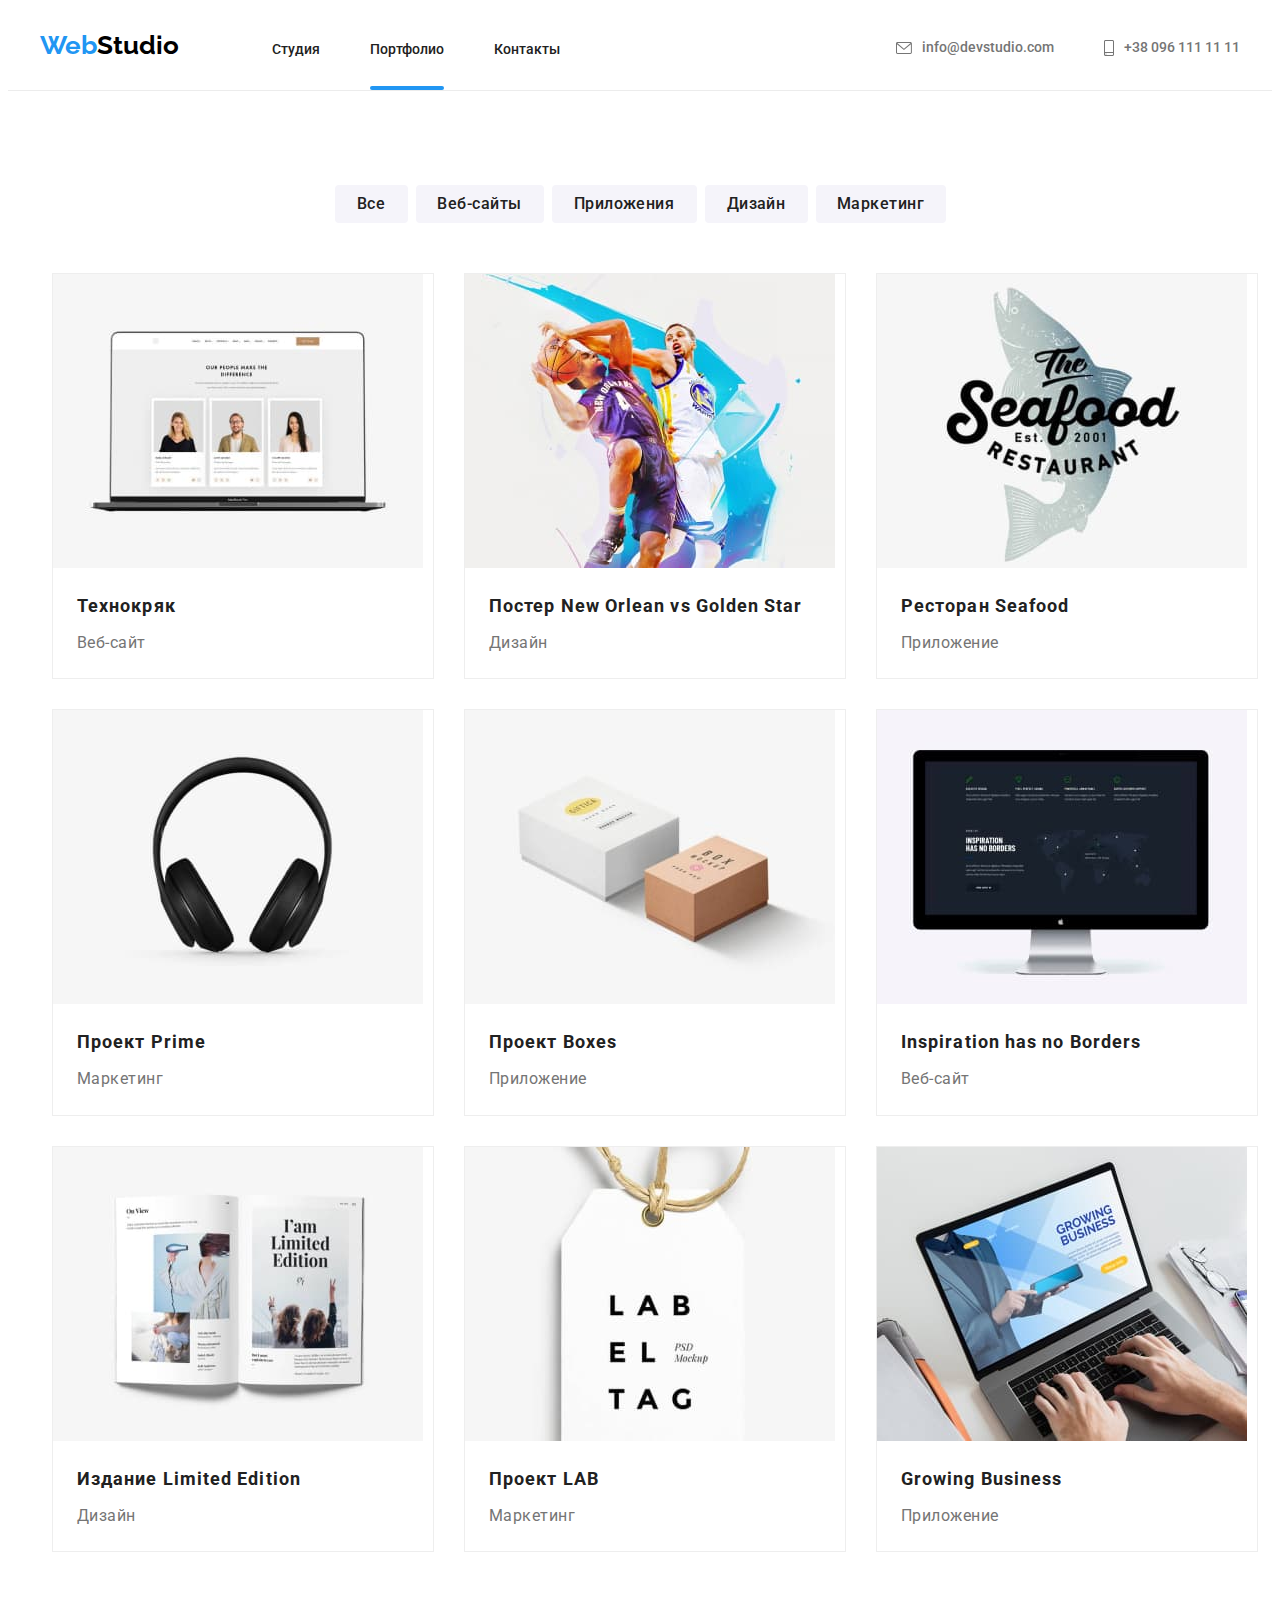
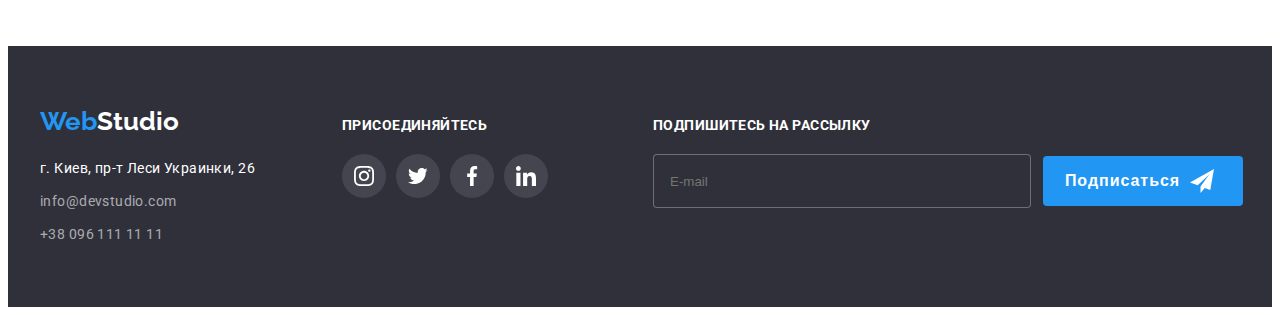
==== commit 5a76f48d: "in process, used bem" ====
--- a/portfolio.html
+++ b/portfolio.html
@@ -59,142 +59,142 @@
         <section class="section main-btn-portfolio">
             <h1 class="visually-hidden">Портфолио</h1>
             <ul class="button-nav  list">
-                <li class="item"><button type="button" class="button-filter btn-all">Все</button></li>
-                <li class="item"><button type="button" class="button-filter btn-site">Веб-сайты</button></li>
-                <li class="item"><button type="button" class="button-filter btn-application">Приложения</button></li>
-                <li class="item"><button type="button" class="button-filter btn-design">Дизайн</button></li>
-                <li class="item"><button type="button" class="button-filter btn-marketing">Маркетинг</button></li>
+                <li class="button-nav__item"><button type="button" class="button-nav__filter button-nav__filter--all">Все</button></li>
+                <li class="button-nav__item"><button type="button" class="button-nav__filter button-nav__filter--site">Веб-сайты</button></li>
+                <li class="button-nav__item"><button type="button" class="button-nav__filter button-nav__filter--application">Приложения</button></li>
+                <li class="button-nav__item"><button type="button" class="button-nav__filter button-nav__filter--design">Дизайн</button></li>
+                <li class="button-nav__item"><button type="button" class="button-nav__filter button-nav__filter--marketing">Маркетинг</button></li>
             </ul>
         </section>
 
         <!-- Portfolio -->
         <section class="portfolio">
             <div class="container container-portfolio">
-                <h2 class="visually-hidden">Портфолио</h2>
+                <h2 class="portfolio__title visually-hidden">Портфолио</h2>
                 <ul class="main-portfolio list">
-                    <li class="item ">
-                        <a href="#" class="link-decor ">                       
+                    <li class="main-portfolio__item ">
+                        <a href="#" class="main-portfolio__link">                       
                             <div class="img-product product">
                             <img src="./images/tehno.jpg" alt="сайт на ноутбуке" width="370">
-                            <p class="overlay">
-                                Технокряк это современная площадка распространения коронавируса. Компании используют эту платформу для цифрового
-                                шпионажа и атак на защищённые сервера конкурентов.
-                            </p>
-                            </div>
-                            <h3 class="link-portfolio-name">Технокряк</h3>
-                            <p class="link-portfolio-item">Веб-сайт</p>
+                            <p class="main-portfolio__overlay">
+                                Технокряк это современная площадка распространения коронавируса. Компании используют эту платформу для цифрового
+                                шпионажа и атак на защищённые сервера конкурентов.
+                            </p>
+                            </div>
+                            <h3 class="main-portfolio__title">Технокряк</h3>
+                            <p class="main-portfolio__text">Веб-сайт</p>
                         </a>  
                     </li>
 
-                    <li class="item">
-                        <a href="#" class="link-decor">
+                    <li class="main-portfolio__item">
+                        <a href="#" class="main-portfolio__link">
                             <div class="img-product product">
                             <img src="./images/norlean-vs-gstar.jpg" alt="два баскетболиста с мячем" width="370">
-                            <p class="overlay">
-                                Технокряк это современная площадка распространения коронавируса. Компании используют эту платформу для цифрового
-                                шпионажа и атак на защищённые сервера конкурентов.
-                            </p>
-                            </div>
-                            <h3 class="link-portfolio-name">Постер New Orlean vs Golden Star</h3>
-                            <p class="link-portfolio-item">Дизайн</p>
-                        </a>
-                    </li>
-
-                    <li class="item">
-                        <a href="#" class="link-decor">
+                            <p class="main-portfolio__overlay">
+                                Технокряк это современная площадка распространения коронавируса. Компании используют эту платформу для цифрового
+                                шпионажа и атак на защищённые сервера конкурентов.
+                            </p>
+                            </div>
+                            <h3 class="main-portfolio__title">Постер New Orlean vs Golden Star</h3>
+                            <p class="main-portfolio__text">Дизайн</p>
+                        </a>
+                    </li>
+
+                    <li class="main-portfolio__item">
+                        <a href="#" class="main-portfolio__link">
                             <div class="img-product product">
                             <img src="./images/seafood.jpg" alt="логотип рыбного ресторана" width="370">
-                            <p class="overlay">
+                            <p class="main-portfolio__overlay">
                                 Технокряк это современная площадка распространения коронавируса. Компании используют эту платформу для цифрового
                                 шпионажа и атак на защищённые сервера конкурентов.
                             </p>
                             </div>  
-                            <h3 class="link-portfolio-name">Ресторан Seafood</h3>
-                            <p class="link-portfolio-item">Приложение</p>
-                        </a>
-                    </li>
-
-                    <li class="item">
-                        <a href="#" class="link-decor ">
+                            <h3 class="main-portfolio__title">Ресторан Seafood</h3>
+                            <p class="main-portfolio__text">Приложение</p>
+                        </a>
+                    </li>
+
+                    <li class="main-portfolio__item">
+                        <a href="#" class="main-portfolio__link">
                             <div class="img-product product">
                             <img src="./images/prime.jpg" alt="наушники" width="370">
-                            <p class="overlay">
-                                Технокряк это современная площадка распространения коронавируса. Компании используют эту платформу для цифрового
-                                шпионажа и атак на защищённые сервера конкурентов.
-                            </p>
-                            </div>
-                            <h3 class="link-portfolio-name">Проект Prime</h3>
-                            <p class="link-portfolio-item">Маркетинг</p>
-                        </a>
-                    </li>
-
-                    <li class="item">
-                        <a href="#" class="link-decor ">
+                            <p class="main-portfolio__overlay">
+                                Технокряк это современная площадка распространения коронавируса. Компании используют эту платформу для цифрового
+                                шпионажа и атак на защищённые сервера конкурентов.
+                            </p>
+                            </div>
+                            <h3 class="main-portfolio__title">Проект Prime</h3>
+                            <p class="main-portfolio__text">Маркетинг</p>
+                        </a>
+                    </li>
+
+                    <li class="main-portfolio__item">
+                        <a href="#" class="main-portfolio__link">
                             <div class="img-product product">
                             <img src="./images/boxes.jpg" alt="две коробочки" width="370">
-                            <p class="overlay">
+                            <p class="main-portfolio__overlay">
                                 Технокряк это современная площадка распространения коронавируса. Компании используют эту платформу для цифрового
                                 шпионажа и атак на защищённые сервера конкурентов.
                             </p>
                             </div>    
-                            <h3 class="link-portfolio-name">Проект Boxes</h3>
-                            <p class="link-portfolio-item">Приложение</p>
-                        </a>
-                    </li>
-
-                    <li class="item">
-                        <a href="#" class="link-decor">
+                            <h3 class="main-portfolio__title">Проект Boxes</h3>
+                            <p class="main-portfolio__text">Приложение</p>
+                        </a>
+                    </li>
+
+                    <li class="main-portfolio__item">
+                        <a href="#" class="main-portfolio__link">
                             <div class="img-product product">
                             <img src="./images/inspiration.jpg" alt="cайт на мониторе" width="370">
-                            <p class="overlay">
-                                Технокряк это современная площадка распространения коронавируса. Компании используют эту платформу для цифрового
-                                шпионажа и атак на защищённые сервера конкурентов.
-                            </p>
-                            </div>
-                            <h3 class="link-portfolio-name">Inspiration has no Borders</h3>
-                            <p class="link-portfolio-item">Веб-сайт</p>
-                        </a>
-                    </li>
-
-                    <li class="item">
-                        <a href="#" class="link-decor">
+                            <p class="main-portfolio__overlay">
+                                Технокряк это современная площадка распространения коронавируса. Компании используют эту платформу для цифрового
+                                шпионажа и атак на защищённые сервера конкурентов.
+                            </p>
+                            </div>
+                            <h3 class="main-portfolio__title">Inspiration has no Borders</h3>
+                            <p class="main-portfolio__text">Веб-сайт</p>
+                        </a>
+                    </li>
+
+                    <li class="main-portfolio__item">
+                        <a href="#" class="main-portfolio__link">
                             <div class="img-product product">
                             <img src="./images/limited-edition.jpg" alt="открытая книга" width="370">
-                            <p class="overlay">
-                                Технокряк это современная площадка распространения коронавируса. Компании используют эту платформу для цифрового
-                                шпионажа и атак на защищённые сервера конкурентов.
-                            </p>
-                            </div>
-                            <h3 class="link-portfolio-name">Издание Limited Edition</h3>
-                            <p class="link-portfolio-item">Дизайн</p>
-                        </a>
-                    </li>
-
-                    <li class="item">
-                        <a href="#" class="link-decor ">
+                            <p class="main-portfolio__overlay">
+                                Технокряк это современная площадка распространения коронавируса. Компании используют эту платформу для цифрового
+                                шпионажа и атак на защищённые сервера конкурентов.
+                            </p>
+                            </div>
+                            <h3 class="main-portfolio__title">Издание Limited Edition</h3>
+                            <p class="main-portfolio__text">Дизайн</p>
+                        </a>
+                    </li>
+
+                    <li class="main-portfolio__item">
+                        <a href="#" class="main-portfolio__link">
                             <div class="img-product product">
                             <img src="./images/lab.jpg" alt="этикетка на веревочке" width="370">
-                            <p class="overlay">
+                            <p class="main-portfolio__overlay">
                                 Технокряк это современная площадка распространения коронавируса. Компании используют эту платформу для цифрового
                                 шпионажа и атак на защищённые сервера конкурентов.
                             </p> 
                             </div>
-                            <h3 class="link-portfolio-name">Проект LAB</h3>
-                            <p class="link-portfolio-item">Маркетинг</p>
-                        </a>
-                    </li>
-
-                    <li class="item">
-                        <a href="#" class="link-decor ">
+                            <h3 class="main-portfolio__title">Проект LAB</h3>
+                            <p class="main-portfolio__text">Маркетинг</p>
+                        </a>
+                    </li>
+
+                    <li class="main-portfolio__item">
+                        <a href="#" class="main-portfolio__link">
                             <div class="img-product product">
                             <img src="./images/growing-business.jpg" alt="человек работает за ноутбуком" width="370">
-                             <p class="overlay">
-                                Технокряк это современная площадка распространения коронавируса. Компании используют эту платформу для цифрового
-                                шпионажа и атак на защищённые сервера конкурентов.
-                            </p>
-                            </div>
-                            <h3 class="link-portfolio-name">Growing Business</h3>
-                            <p class="link-portfolio-item">Приложение</p>
+                             <p class="main-portfolio__overlay">
+                                Технокряк это современная площадка распространения коронавируса. Компании используют эту платформу для цифрового
+                                шпионажа и атак на защищённые сервера конкурентов.
+                            </p>
+                            </div>
+                            <h3 class="main-portfolio__title">Growing Business</h3>
+                            <p class="main-portfolio__text">Приложение</p>
                         </a>
                     </li>
                 </ul>
--- a/css/main.min.css
+++ b/css/main.min.css
@@ -1,2 +1,2 @@
-:root{--content-text-color: #757575;--title-text-color: #212121;--accent-text-color: #2196f3}body{font-family:"Roboto", sans-serif;font-style:normal}h1,h2,h3,h4,h5,h6,p,ul{margin:0;padding:0}img{display:block}button{cursor:pointer}.header{background-color:#ffffff;border-bottom:1px solid #ececec}.site-nav>.site-nav__item{position:relative}.site-nav__item--active::after{content:"";position:absolute;bottom:0;left:0;display:block;width:100%;height:4px;border-radius:8px;background-color:var(--accent-text-color)}.main-nav{display:flex;align-items:baseline;margin-top:32px}.site-nav{display:flex;align-items:center}.site-nav .link{display:block;padding-top:32px;padding-bottom:32px;padding-left:0px;text-decoration:none;font-style:normal;font-weight:500;font-size:14px;line-height:1.14;color:var(--title-text-color)}.site-nav .site-nav__item:not(:last-child){margin-right:50px}.auth-nav{display:flex;align-items:center}.registration{display:flex;margin-left:auto;align-items:center}.icon-mt{margin-top:32px;margin-right:10px;fill:var(--content-text-color);margin-bottom:30px}.auth-nav>.auth-nav__item+.auth-nav__item{margin-left:50px}.auth-nav>.auth-nav__link{display:block}.container{width:1200px;padding-right:15px;padding-left:15px;margin:0 auto}.list{list-style:none}.link-logo{margin-right:93px;text-decoration:none;font-family:"Raleway", sans-serif;font-style:normal;font-weight:bold;font-size:26px;line-height:1.19}.logo{font-family:"Raleway", sans-serif;color:var(--accent-text-color)}.logo-b{font-family:"Raleway", sans-serif;color:black}.link{text-decoration:none;font-style:normal;font-weight:500;font-size:14px;line-height:1.14;color:var(--title-text-color);transition-property:color;transition-duration:250ms;transition-timing-function:cubic-bezier(0.4, 0, 0.2, 1)}.link:hover,.link:focus{color:var(--accent-text-color)}.auth-nav__link{text-decoration:none;font-style:normal;font-weight:500;font-size:14px;line-height:1.14;color:var(--content-text-color);display:flex;align-items:center;transition-property:color;transition-duration:250ms;transition-timing-function:cubic-bezier(0.4, 0, 0.2, 1)}.auth-nav__item .auth-nav__link:hover,.auth-nav .auth-nav__link:focus{color:var(--accent-text-color)}.auth-nav .auth-nav__link:hover .icon-mt,.auth-nav .auth-nav__link:focus .icon-mt{fill:var(--accent-text-color)}.section{padding-top:94px}.container{width:1200px;padding-right:15px;padding-left:15px;margin:0 auto}.hero__title{font-size:44px;line-height:1.36;font-weight:900;text-align:center;color:#ffffff}.hero{background-color:#c4c4c4;background-image:linear-gradient(rgba(47,48,58,0.4), rgba(47,48,58,0.4)),url(../images/hero.jpg);padding-top:200px;padding-bottom:200px;max-width:1600px;background-repeat:no-repeat;background-position:center;background-size:cover;margin-left:auto;margin-right:auto}.button{display:flex;justify-content:center;margin-top:30px;width:200px;height:50px;border:0;border-radius:4px;margin-right:auto;margin-left:auto;padding:10px 32px;background-color:var(--accent-text-color);cursor:pointer;transition-property:background-color;transition-duration:250ms;transition-timing-function:cubic-bezier(0.4, 0, 0.2, 1)}.button:hover,.button:focus{background-color:#1c89e2}.btn-text{display:flex;font-weight:700;font-family:inherit;font-size:16px;padding:0;align-self:center;text-align:center;margin:0px;color:#ffffff}.benefits__title{display:none}.benefits-list__icon{margin-bottom:30px}.benefits-list{display:flex;flex-wrap:wrap}.benefits-list .benefits-list__item{max-width:270px}.benefits-list .benefits-list__item:not(:last-child){margin-right:30px}.benefits-list__name{font-weight:700;font-size:14px;line-height:1.14;letter-spacing:0.03em;text-transform:uppercase;margin-bottom:10px}.benefits-list__text{font-size:14px;line-height:1.71;letter-spacing:0.03em;color:var(--content-text-color)}.services{padding-bottom:94px}.services__title{font-weight:700;font-size:36px;line-height:1.16;text-align:center;letter-spacing:0.03em;margin-bottom:50px}.services-list{display:flex}.services-list .services-list__item:not(:last-child){margin-right:30px}.services-list>.services-list__link{display:block}.services-list__item{position:relative}img{display:block}.services-list__name{display:inline-block;position:absolute;bottom:0;left:0;width:100%;height:70px;color:#ffffff;padding:27px 82px 27px 83px;font-weight:400;font-size:18px;line-height:1.56;letter-spacing:0.03em;opacity:1;font-style:700;font-size:14px;line-height:1.14;letter-spacing:3%;background-color:rgba(47,48,58,0.8);pointer-events:none}.command{background-color:#f5f4fa;padding-bottom:94px}.command__title{font-weight:700;font-size:36px;line-height:1.16;text-align:center;letter-spacing:0.03em;margin-bottom:50px}.command-list>.command-list__item{background-color:#ffffff;width:270px}.command-list{display:flex}.command-list .command-list__item:not(:last-child){margin-right:30px}.command-list .command-list__item{box-shadow:0px 1px 3px rgba(0,0,0,0.12),0px 1px 1px rgba(0,0,0,0.14),0px 2px 1px rgba(0,0,0,0.2);border-radius:4px;overflow:hidden}.command-list__crewman{font-weight:500;font-size:16px;line-height:1.19;letter-spacing:0.03em;margin-top:30px;text-align:center}.command-list__specification{font-size:16px;line-height:1.19;letter-spacing:0.03em;color:var(--content-text-color);text-align:center;margin-top:10px;margin-bottom:30px}.social-network{display:flex;justify-content:center}.social-network__item+.social-network__item{margin-left:10px}.social-network__link{display:flex;justify-content:center;align-items:center;background-color:#ffffff;border-radius:50%;width:44px;height:44px;fill:#afb1b8;margin-bottom:30px;transition-property:background-color;transition-duration:250ms;transition-timing-function:cubic-bezier(0.4, 0, 0.2, 1)}.social-network__link:hover,.social-network__link:focus{fill:#ffffff;background-color:var(--accent-text-color)}.clients__title{font-weight:700;font-size:36px;line-height:1.16;text-align:center;letter-spacing:0.03em;margin-bottom:50px}.clients-list{display:flex;align-items:center;margin-bottom:94px}.clients-list__link{margin-left:30px}.clients-list__icon{border:1px solid #afb1b8;border-radius:4px;fill:#afb1b8;transition-property:fill;transition-duration:250ms;transition-timing-function:cubic-bezier(0.4, 0, 0.2, 1)}.clients-list__icon:hover,.clients-list__icon:focus{fill:var(--accent-text-color);border-color:var(--accent-text-color)}.footer{background-color:#2f303a;padding-top:60px;padding-bottom:60px}.container-footer{display:flex;align-items:baseline}.logo-b-footer{font-family:"Raleway", sans-serif;color:#ffffff}.link-logo-footer{display:block;margin-bottom:20px}.footer-contacts__adress{font-style:normal;text-decoration:none;font-size:14px;line-height:1.71;letter-spacing:0.03em;color:#ffffff}.footer-contacts__mail-tel{display:block;font-style:normal;text-decoration:none;font-size:14px;line-height:1.71;letter-spacing:0.03em;color:rgba(255,255,255,0.6);margin-top:9px}.footer-media{display:flex;flex-direction:column;flex-wrap:wrap;align-content:center;margin-left:70px}.footer-media__title{font-weight:700;font-size:14px;line-height:1.14;letter-spacing:0.03em;text-transform:uppercase;color:#ffffff;margin-bottom:20px}.social-network__link--gray{display:flex;justify-content:center;align-items:center;background-color:rgba(255,255,255,0.1);border-radius:50%;width:44px;height:44px;fill:#ffffff;margin-bottom:30px;transition-property:background-color;transition-duration:250ms;transition-timing-function:cubic-bezier(0.4, 0, 0.2, 1)}.social-network__link--gray:hover,.social-network__link--gray:focus{fill:#ffffff;background-color:#2196f3}.container-footer-subscribe{margin-left:105px}.footer-subscribe__label{display:flex;font-style:normal;font-weight:700;font-size:14px;line-height:1.14;letter-spacing:0.03em;text-transform:uppercase;color:#ffffff;margin-bottom:20px;margin-top:0}.subscribe-online{display:flex;align-items:center}.footer-subscribe__input{width:358px;height:50px;border:1px solid rgba(255,255,255,0.3);border-radius:4px;background-color:#2f303a;padding-left:16px;outline:none;color:#ffffff}.footer-subscribe__button{display:flex;align-items:center;justify-content:center;width:200px;height:50px;border:0;border-radius:4px;margin-left:12px;padding:10px 29px 10px 10px;background-color:var(--accent-text-color);cursor:pointer;transition-property:background-color;transition-duration:250ms;transition-timing-function:cubic-bezier(0.4, 0, 0.2, 1)}.button-footer:hover,.button-footer:focus{background-color:#1c89e2}.footer-subscribe__icon{fill:#ffffff;margin-left:10px}.footer-subscribe__button--span{font-style:normal;font-weight:bold;font-size:16px;line-height:1.87;display:flex;align-items:center;text-align:center;letter-spacing:0.06em;color:#ffffff;margin-left:12px}.visually-hidden{position:absolute;width:1px;height:1px;margin:-1px;border:0;padding:0;white-space:nowrap;clip-path:inset(100%);clip:rect(0 0 0 0);overflow:hidden}.portfolio{padding-bottom:94px}.button-nav{display:flex;justify-content:center}.item{transition-property:box-shadow;transition-duration:250ms;transition-timing-function:cubic-bezier(0.4, 0, 0.2, 1)}.container-portfolio .item:hover,.container-portfolio .item:focus{border:1px solid #eeeeee;box-shadow:0px 1px 1px rgba(0,0,0,0.12),0px 4px 4px rgba(0,0,0,0.06),1px 4px 6px rgba(0,0,0,0.16)}.main-btn-portfolio{padding-bottom:50px}.button-filter{font-style:normal;font-weight:500;font-size:16px;line-height:1.62;text-align:center;letter-spacing:0.03em;font-family:inherit;color:var(--title-text-color);background-color:#f5f4fa;cursor:pointer;border:transparent;border-radius:4px;transition-property:box-shadow, color, background-color;transition-duration:250ms;transition-timing-function:cubic-bezier(0.4, 0, 0.2, 1)}.button-nav .item+.item{margin-left:8px}.button-filter:hover,.button-filter:focus{color:#ffffff;background-color:var(--accent-text-color);box-shadow:0px 3px 1px rgba(0,0,0,0.1),0px 1px 2px rgba(0,0,0,0.08),0px 2px 2px rgba(0,0,0,0.12)}.btn-all{width:73px;height:38px}.btn-site{width:128px;height:38px}.btn-application{width:145px;height:38px}.btn-design{width:103px;height:38px}.btn-marketing{width:130px;height:38px}.link-portfolio-name{display:block;margin-top:20px;margin-left:24px;font-style:normal;font-weight:700;font-size:18px;line-height:2;letter-spacing:0.06em;color:var(--title-text-color)}.product{position:relative;overflow:hidden}.overlay{display:inline-block;position:absolute;top:0;left:0;width:100%;height:100%;color:#ffffff;background-color:rgba(33,150,243,0.9);padding:63px 24px 63px 24px;font-weight:400;font-size:18px;line-height:1.56;letter-spacing:0.03em;transform:translateY(101%);transition-property:color;transition:transform 250ms;transition-duration:250ms;transition-timing-function:cubic-bezier(0.4, 0, 0.2, 1)}li:hover .overlay{transform:translateY(0)}li:focus .overlay{opacity:1}li:hover .img-product::before,li:focus .img-product::before{opacity:1}.link-portfolio-item{display:block;margin-top:4px;margin-left:24px;padding-bottom:20px;font-style:normal;font-size:16px;line-height:1.9;letter-spacing:0.03em;color:var(--content-text-color)}.link-decor{text-decoration:none;display:block}.main-portfolio{display:flex;flex-wrap:wrap;margin:0 auto;justify-content:center;align-items:center;margin-right:-30px;margin-bottom:-30px}.main-portfolio .item{display:block;margin-right:30px;margin-bottom:30px;flex-basis:calc(100% / 3 - 30px);background:#ffffff;border:1px solid #eeeeee;width:370px}.main-portfolio>.item:nth-child(3n){margin-right:0}.backdrop{position:fixed;top:0;width:100vw;height:100vh;background-color:rgba(0,0,0,0.2);transition:opacity 250ms, visibility 250ms;perspective:800px}.backdrop.is-hidden .modal{transform:translate(-50%, -50%) rotateY(-90deg)}.modal{position:absolute;width:528px;min-height:581px;border-radius:4px;background-color:#ffffff;box-shadow:0px 1px 3px rgba(0,0,0,0.12),0px 1px 1px rgba(0,0,0,0.14),0px 2px 1px rgba(0,0,0,0.2);top:50%;left:50%;transform:translate(-50%, -50%) rotateY(0deg);transition:transform 250ms cubic-bezier(0.4, 0, 0.2, 1);padding:40px}.modal-close{width:30px;height:30px;border-radius:50%;background-color:transparent;border:solid 1px rgba(0,0,0,0.1);display:flex;align-items:center;justify-content:center;position:absolute;top:8px;right:8px;cursor:pointer}.is-hidden{opacity:0;pointer-events:none;visibility:hidden}.close{fill:#000000}.modal-title{font-style:normal;font-weight:bold;font-size:20px;line-height:1.15;text-align:center;letter-spacing:0.03em;color:var(--title-text-color)}.form-online{display:flex;flex-direction:column}.input-wrap{font-style:normal;font-weight:normal;font-size:12px;line-height:1.16;letter-spacing:0.01em;color:var(--content-text-color);margin-bottom:4px}.form-input{border-color:rgba(33,33,33,0.2);border-radius:4px;border:solid 1px rgba(33,33,33,0.2);height:40px;margin-bottom:10px;padding-left:40px}.form-input:focus{border-color:var(--accent-text-color);outline:none}.form-input:focus+.icon-black{fill:var(--accent-text-color)}.comment-text{padding:12px;font-weight:400;font-size:12px;line-height:1.16;letter-spacing:0.01em;border-color:rgba(33,33,33,0.2);border-radius:4px;height:120px;width:100%;resize:none;margin-bottom:20px}.comment-text:focus{border-color:var(--accent-text-color);outline:none}.comment-text::placeholder{color:rgba(117,117,117,0.5)}.check-b{font-style:normal;font-weight:400;font-size:14px;line-height:1.71;letter-spacing:0.03em;color:#757575;margin-left:7px;display:flex;align-items:center;cursor:pointer}.check-online{display:flex;align-items:center}.input-name,.input-tel,.input-email{display:flex;flex-direction:column;position:relative}.icon-black{position:absolute;display:block;transform:translateY(28px) translateX(12px)}.agreement{color:var(--accent-text-color)}.check-b span{width:16px;height:15px;border:solid 2px #000000;border-radius:2px;margin-right:7px;display:flex;align-items:center;justify-content:center}.check-on{fill:transparent}.input-check:checked+.check-b span{fill:#ffffff;border:none;background-color:var(--accent-text-color)}.input-check:checked+.check-b .check-on{fill:#ffffff}
+:root{--content-text-color: #757575;--title-text-color: #212121;--accent-text-color: #2196f3}body{font-family:"Roboto", sans-serif;font-style:normal}h1,h2,h3,h4,h5,h6,p,ul{margin:0;padding:0}img{display:block}button{cursor:pointer}.header{background-color:#ffffff;border-bottom:1px solid #ececec}.site-nav>.site-nav__item{position:relative}.site-nav__item--active::after{content:"";position:absolute;bottom:0;left:0;display:block;width:100%;height:4px;border-radius:8px;background-color:var(--accent-text-color)}.main-nav{display:flex;align-items:baseline;margin-top:32px}.site-nav{display:flex;align-items:center}.site-nav .link{display:block;padding-top:32px;padding-bottom:32px;padding-left:0px;text-decoration:none;font-style:normal;font-weight:500;font-size:14px;line-height:1.14;color:var(--title-text-color)}.site-nav .site-nav__item:not(:last-child){margin-right:50px}.auth-nav{display:flex;align-items:center}.registration{display:flex;margin-left:auto;align-items:center}.icon-mt{margin-top:32px;margin-right:10px;fill:var(--content-text-color);margin-bottom:32px}.auth-nav>.auth-nav__item+.auth-nav__item{margin-left:50px}.auth-nav>.auth-nav__link{display:block}.container{width:1200px;padding-right:15px;padding-left:15px;margin:0 auto}.list{list-style:none}.link-logo{margin-right:93px;text-decoration:none;font-family:"Raleway", sans-serif;font-style:normal;font-weight:bold;font-size:26px;line-height:1.19}.logo{font-family:"Raleway", sans-serif;color:var(--accent-text-color)}.logo-b{font-family:"Raleway", sans-serif;color:black}.link{text-decoration:none;font-style:normal;font-weight:500;font-size:14px;line-height:1.14;color:var(--title-text-color);transition-property:color;transition-duration:250ms;transition-timing-function:cubic-bezier(0.4, 0, 0.2, 1)}.link:hover,.link:focus{color:var(--accent-text-color)}.auth-nav__link{text-decoration:none;font-style:normal;font-weight:500;font-size:14px;line-height:1.14;color:var(--content-text-color);display:flex;align-items:center;transition-property:color;transition-duration:250ms;transition-timing-function:cubic-bezier(0.4, 0, 0.2, 1)}.auth-nav__item .auth-nav__link:hover,.auth-nav .auth-nav__link:focus{color:var(--accent-text-color)}.auth-nav .auth-nav__link:hover .icon-mt,.auth-nav .auth-nav__link:focus .icon-mt{fill:var(--accent-text-color)}.section{padding-top:94px}.container{width:1200px;padding-right:15px;padding-left:15px;margin:0 auto}.hero__title{font-size:44px;line-height:1.36;font-weight:900;text-align:center;color:#ffffff}.hero{background-color:#c4c4c4;background-image:linear-gradient(rgba(47,48,58,0.4), rgba(47,48,58,0.4)),url(../images/hero.jpg);padding-top:200px;padding-bottom:200px;max-width:1600px;background-repeat:no-repeat;background-position:center;background-size:cover;margin-left:auto;margin-right:auto}.button{display:flex;justify-content:center;margin-top:30px;width:200px;height:50px;border:0;border-radius:4px;margin-right:auto;margin-left:auto;padding:10px 32px;background-color:var(--accent-text-color);cursor:pointer;transition-property:background-color;transition-duration:250ms;transition-timing-function:cubic-bezier(0.4, 0, 0.2, 1)}.button:hover,.button:focus{background-color:#1c89e2}.btn-text{display:flex;font-weight:700;font-family:inherit;font-size:16px;padding:0;align-self:center;text-align:center;margin:0px;color:#ffffff}.benefits__title{display:none}.benefits-list__icon{margin-bottom:30px}.benefits-list{display:flex;flex-wrap:wrap}.benefits-list .benefits-list__item{max-width:270px}.benefits-list .benefits-list__item:not(:last-child){margin-right:30px}.benefits-list__name{font-weight:700;font-size:14px;line-height:1.14;letter-spacing:0.03em;text-transform:uppercase;margin-bottom:10px}.benefits-list__text{font-size:14px;line-height:1.71;letter-spacing:0.03em;color:var(--content-text-color)}.services{padding-bottom:94px}.services__title{font-weight:700;font-size:36px;line-height:1.16;text-align:center;letter-spacing:0.03em;margin-bottom:50px}.services-list{display:flex}.services-list .services-list__item:not(:last-child){margin-right:30px}.services-list>.services-list__link{display:block}.services-list__item{position:relative}img{display:block}.services-list__name{display:inline-block;position:absolute;bottom:0;left:0;width:100%;height:70px;color:#ffffff;padding:27px 82px 27px 83px;font-weight:400;font-size:18px;line-height:1.56;letter-spacing:0.03em;opacity:1;font-style:700;font-size:14px;line-height:1.14;letter-spacing:3%;background-color:rgba(47,48,58,0.8);pointer-events:none}.command{background-color:#f5f4fa;padding-bottom:94px}.command__title{font-weight:700;font-size:36px;line-height:1.16;text-align:center;letter-spacing:0.03em;margin-bottom:50px}.command-list>.command-list__item{background-color:#ffffff;width:270px}.command-list{display:flex}.command-list .command-list__item:not(:last-child){margin-right:30px}.command-list .command-list__item{box-shadow:0px 1px 3px rgba(0,0,0,0.12),0px 1px 1px rgba(0,0,0,0.14),0px 2px 1px rgba(0,0,0,0.2);border-radius:4px;overflow:hidden}.command-list__crewman{font-weight:500;font-size:16px;line-height:1.19;letter-spacing:0.03em;margin-top:30px;text-align:center}.command-list__specification{font-size:16px;line-height:1.19;letter-spacing:0.03em;color:var(--content-text-color);text-align:center;margin-top:10px;margin-bottom:30px}.social-network{display:flex;justify-content:center}.social-network__item+.social-network__item{margin-left:10px}.social-network__link{display:flex;justify-content:center;align-items:center;background-color:#ffffff;border-radius:50%;width:44px;height:44px;fill:#afb1b8;margin-bottom:30px;transition-property:background-color;transition-duration:250ms;transition-timing-function:cubic-bezier(0.4, 0, 0.2, 1)}.social-network__link:hover,.social-network__link:focus{fill:#ffffff;background-color:var(--accent-text-color)}.clients__title{font-weight:700;font-size:36px;line-height:1.16;text-align:center;letter-spacing:0.03em;margin-bottom:50px}.clients-list{display:flex;align-items:center;margin-bottom:94px}.clients-list__link{margin-left:30px}.clients-list__icon{border:1px solid #afb1b8;border-radius:4px;fill:#afb1b8;transition-property:fill;transition-duration:250ms;transition-timing-function:cubic-bezier(0.4, 0, 0.2, 1)}.clients-list__icon:hover,.clients-list__icon:focus{fill:var(--accent-text-color);border-color:var(--accent-text-color)}.footer{background-color:#2f303a;padding-top:60px;padding-bottom:60px}.container-footer{display:flex;align-items:baseline}.logo-b-footer{font-family:"Raleway", sans-serif;color:#ffffff}.link-logo-footer{display:block;margin-bottom:20px}.footer-contacts__adress{font-style:normal;text-decoration:none;font-size:14px;line-height:1.71;letter-spacing:0.03em;color:#ffffff}.footer-contacts__mail-tel{display:block;font-style:normal;text-decoration:none;font-size:14px;line-height:1.71;letter-spacing:0.03em;color:rgba(255,255,255,0.6);margin-top:9px}.footer-media{display:flex;flex-direction:column;flex-wrap:wrap;align-content:center;margin-left:70px}.footer-media__title{font-weight:700;font-size:14px;line-height:1.14;letter-spacing:0.03em;text-transform:uppercase;color:#ffffff;margin-bottom:20px}.social-network__link--gray{display:flex;justify-content:center;align-items:center;background-color:rgba(255,255,255,0.1);border-radius:50%;width:44px;height:44px;fill:#ffffff;margin-bottom:30px;transition-property:background-color;transition-duration:250ms;transition-timing-function:cubic-bezier(0.4, 0, 0.2, 1)}.social-network__link--gray:hover,.social-network__link--gray:focus{fill:#ffffff;background-color:#2196f3}.container-footer-subscribe{margin-left:105px}.footer-subscribe__label{display:flex;font-style:normal;font-weight:700;font-size:14px;line-height:1.14;letter-spacing:0.03em;text-transform:uppercase;color:#ffffff;margin-bottom:20px;margin-top:0}.subscribe-online{display:flex;align-items:center}.footer-subscribe__input{width:358px;height:50px;border:1px solid rgba(255,255,255,0.3);border-radius:4px;background-color:#2f303a;padding-left:16px;outline:none;color:#ffffff}.footer-subscribe__button{display:flex;align-items:center;justify-content:center;width:200px;height:50px;border:0;border-radius:4px;margin-left:12px;padding:10px 29px 10px 10px;background-color:var(--accent-text-color);cursor:pointer;transition-property:background-color;transition-duration:250ms;transition-timing-function:cubic-bezier(0.4, 0, 0.2, 1)}.footer-subscribe__button:hover,.footer-subscribe__button:focus{background-color:#1c89e2}.footer-subscribe__icon{fill:#ffffff;margin-left:10px}.footer-subscribe__button--span{font-style:normal;font-weight:bold;font-size:16px;line-height:1.87;display:flex;align-items:center;text-align:center;letter-spacing:0.06em;color:#ffffff;margin-left:12px}.visually-hidden{position:absolute;width:1px;height:1px;margin:-1px;border:0;padding:0;white-space:nowrap;clip-path:inset(100%);clip:rect(0 0 0 0);overflow:hidden}.backdrop{position:fixed;top:0;width:100vw;height:100vh;background-color:rgba(0,0,0,0.2);transition:opacity 250ms, visibility 250ms;perspective:800px}.backdrop.is-hidden .modal{transform:translate(-50%, -50%) rotateY(-90deg)}.modal{position:absolute;width:528px;min-height:581px;border-radius:4px;background-color:#ffffff;box-shadow:0px 1px 3px rgba(0,0,0,0.12),0px 1px 1px rgba(0,0,0,0.14),0px 2px 1px rgba(0,0,0,0.2);top:50%;left:50%;transform:translate(-50%, -50%) rotateY(0deg);transition:transform 250ms cubic-bezier(0.4, 0, 0.2, 1);padding:40px}.modal__close{width:30px;height:30px;border-radius:50%;background-color:transparent;border:solid 1px rgba(0,0,0,0.1);display:flex;align-items:center;justify-content:center;position:absolute;top:8px;right:8px;cursor:pointer}.is-hidden{opacity:0;pointer-events:none;visibility:hidden}.close{fill:#000000}.modal__title{font-style:normal;font-weight:bold;font-size:20px;line-height:1.15;text-align:center;letter-spacing:0.03em;color:var(--title-text-color)}.form-online{display:flex;flex-direction:column}.form-online__label{font-style:normal;font-weight:normal;font-size:12px;line-height:1.16;letter-spacing:0.01em;color:var(--content-text-color);margin-bottom:4px}.form-online__input{border-color:rgba(33,33,33,0.2);border-radius:4px;border:solid 1px rgba(33,33,33,0.2);height:40px;margin-bottom:10px;padding-left:40px}.form-online__input:focus{border-color:var(--accent-text-color);outline:none}.form-online__input:focus+.icon-black{fill:var(--accent-text-color)}.form-online__comment{padding:12px;font-weight:400;font-size:12px;line-height:1.16;letter-spacing:0.01em;border-color:rgba(33,33,33,0.2);border-radius:4px;height:120px;width:100%;resize:none;margin-bottom:20px}.form-online__comment:focus{border-color:var(--accent-text-color);outline:none}.form-online__comment::placeholder{color:rgba(117,117,117,0.5)}.check-b{font-style:normal;font-weight:400;font-size:14px;line-height:1.71;letter-spacing:0.03em;color:#757575;margin-left:7px;display:flex;align-items:center;cursor:pointer}.check-online{display:flex;align-items:center}.input-name,.input-tel,.input-email{display:flex;flex-direction:column;position:relative}.icon-black{position:absolute;display:block;transform:translateY(28px) translateX(12px)}.agreement{color:var(--accent-text-color)}.check-b span{width:16px;height:15px;border:solid 2px #000000;border-radius:2px;margin-right:7px;display:flex;align-items:center;justify-content:center}.check-on{fill:transparent}.form-online__checkbox:checked+.check-b span{fill:#ffffff;border:none;background-color:var(--accent-text-color)}.form-online__checkbox:checked+.check-b .check-on{fill:#ffffff}.portfolio{padding-bottom:94px}.button-nav{display:flex;justify-content:center}.main-portfolio__item{transition-property:box-shadow;transition-duration:250ms;transition-timing-function:cubic-bezier(0.4, 0, 0.2, 1)}.container-portfolio .main-portfolio__item:hover,.container-portfolio .main-portfolio__item:focus{border:1px solid #eeeeee;box-shadow:0px 1px 1px rgba(0,0,0,0.12),0px 4px 4px rgba(0,0,0,0.06),1px 4px 6px rgba(0,0,0,0.16)}.main-btn-portfolio{padding-bottom:50px}.button-nav__filter{font-style:normal;font-weight:500;font-size:16px;line-height:1.62;text-align:center;letter-spacing:0.03em;font-family:inherit;color:var(--title-text-color);background-color:#f5f4fa;cursor:pointer;border:transparent;border-radius:4px;transition-property:box-shadow, color, background-color;transition-duration:250ms;transition-timing-function:cubic-bezier(0.4, 0, 0.2, 1)}.button-nav .button-nav__item+.button-nav__item{margin-left:8px}.button-nav__filter:hover,.button-nav__filter:focus{color:#ffffff;background-color:var(--accent-text-color);box-shadow:0px 3px 1px rgba(0,0,0,0.1),0px 1px 2px rgba(0,0,0,0.08),0px 2px 2px rgba(0,0,0,0.12)}.button-nav__filter--all{width:73px;height:38px}.button-nav__filter--site{width:128px;height:38px}.button-nav__filter--application{width:145px;height:38px}.button-nav__filter--design{width:103px;height:38px}.button-nav__filter--marketing{width:130px;height:38px}.main-portfolio__title{display:block;margin-top:20px;margin-left:24px;font-style:normal;font-weight:700;font-size:18px;line-height:2;letter-spacing:0.06em;color:var(--title-text-color)}.product{position:relative;overflow:hidden}.main-portfolio__overlay{display:inline-block;position:absolute;top:0;left:0;width:100%;height:100%;color:#ffffff;background-color:rgba(33,150,243,0.9);padding:63px 24px 63px 24px;font-weight:400;font-size:18px;line-height:1.56;letter-spacing:0.03em;transform:translateY(100%);transition-property:color;transition:transform 250ms;transition-duration:250ms;transition-timing-function:cubic-bezier(0.4, 0, 0.2, 1)}li:hover .main-portfolio__overlay{transform:translateY(0)}li:focus .main-portfolio__overlay{opacity:1}li:hover .img-product::before,li:focus .img-product::before{opacity:1}.main-portfolio__text{display:block;margin-top:4px;margin-left:24px;padding-bottom:20px;font-style:normal;font-size:16px;line-height:1.9;letter-spacing:0.03em;color:var(--content-text-color)}.main-portfolio__link{text-decoration:none;display:block}.main-portfolio{display:flex;flex-wrap:wrap;margin:0 auto;justify-content:center;align-items:center;margin-right:-30px;margin-bottom:-30px}.main-portfolio .main-portfolio__item{display:block;margin-right:30px;margin-bottom:30px;flex-basis:calc(100% / 3 - 30px);background:#ffffff;border:1px solid #eeeeee;width:370px}.main-portfolio>.main-portfolio__item:nth-child(3n){margin-right:0}
 /*# sourceMappingURL=main.min.css.map */